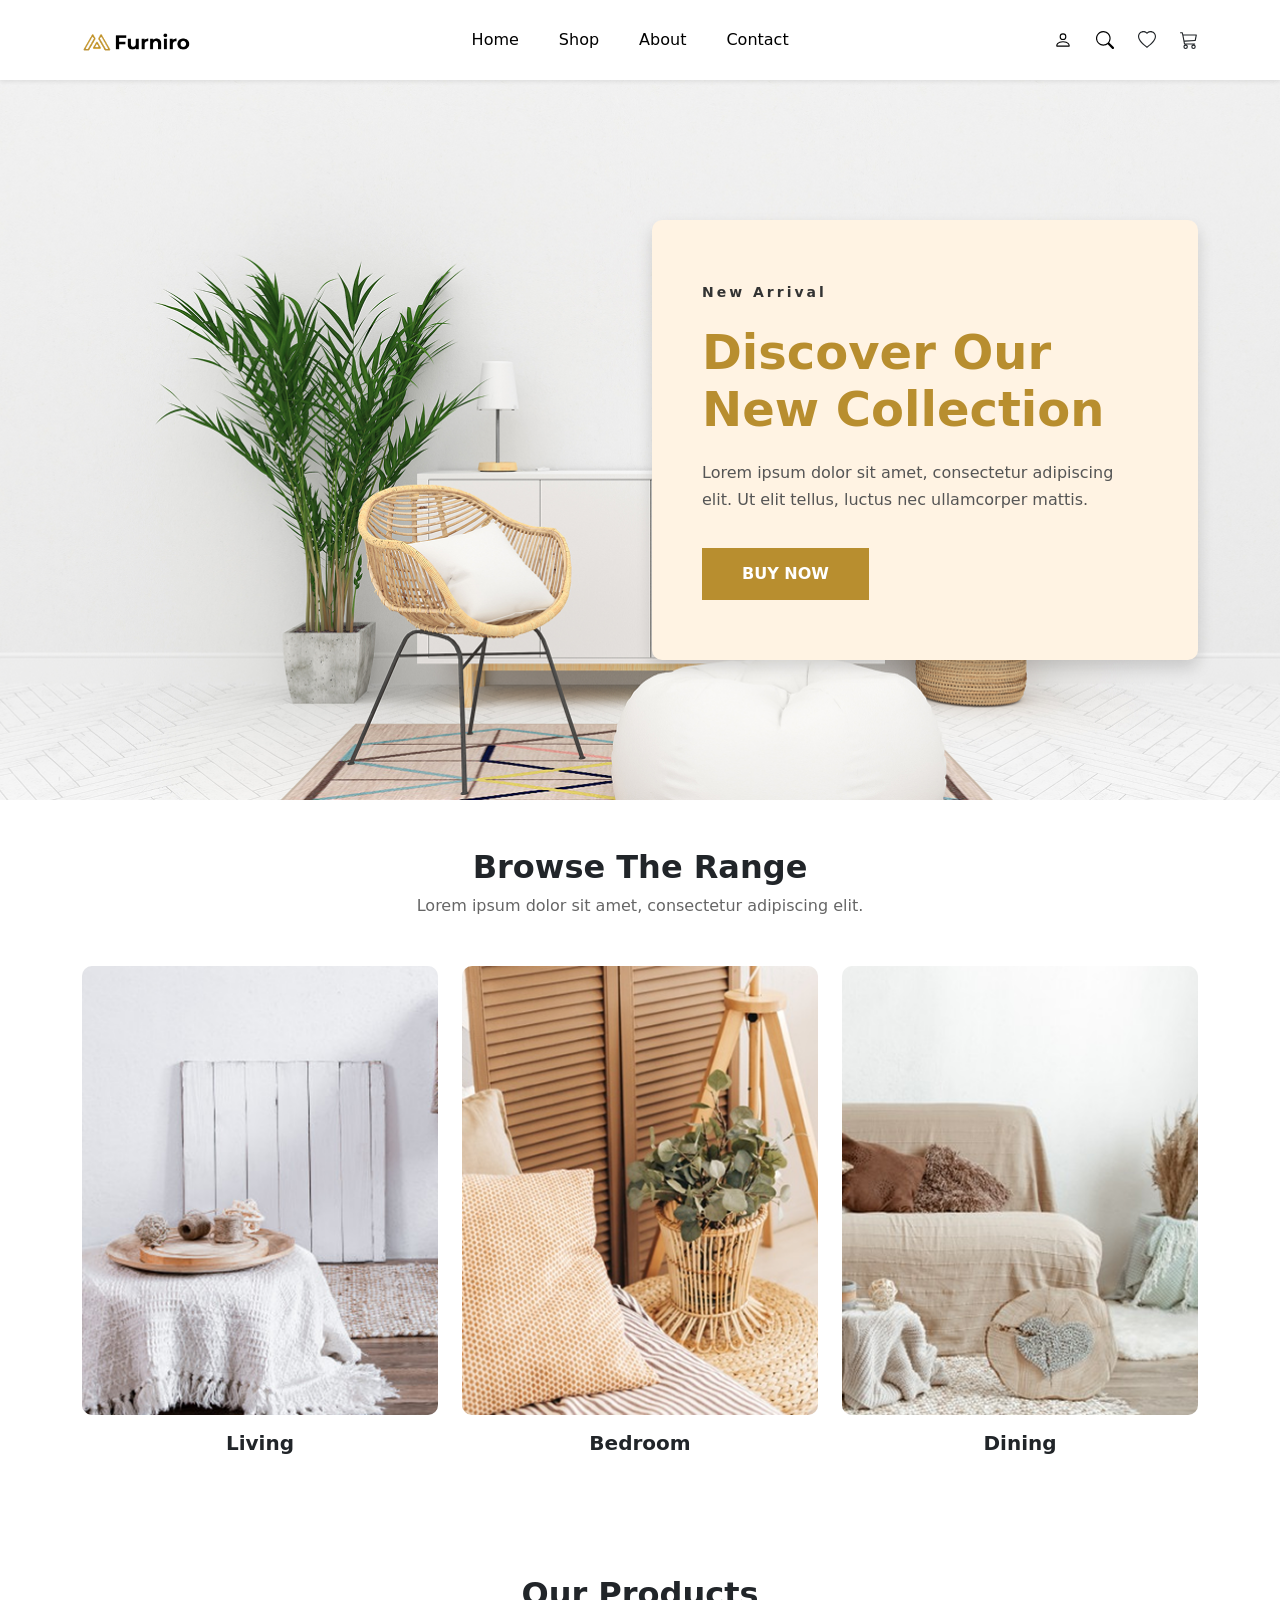
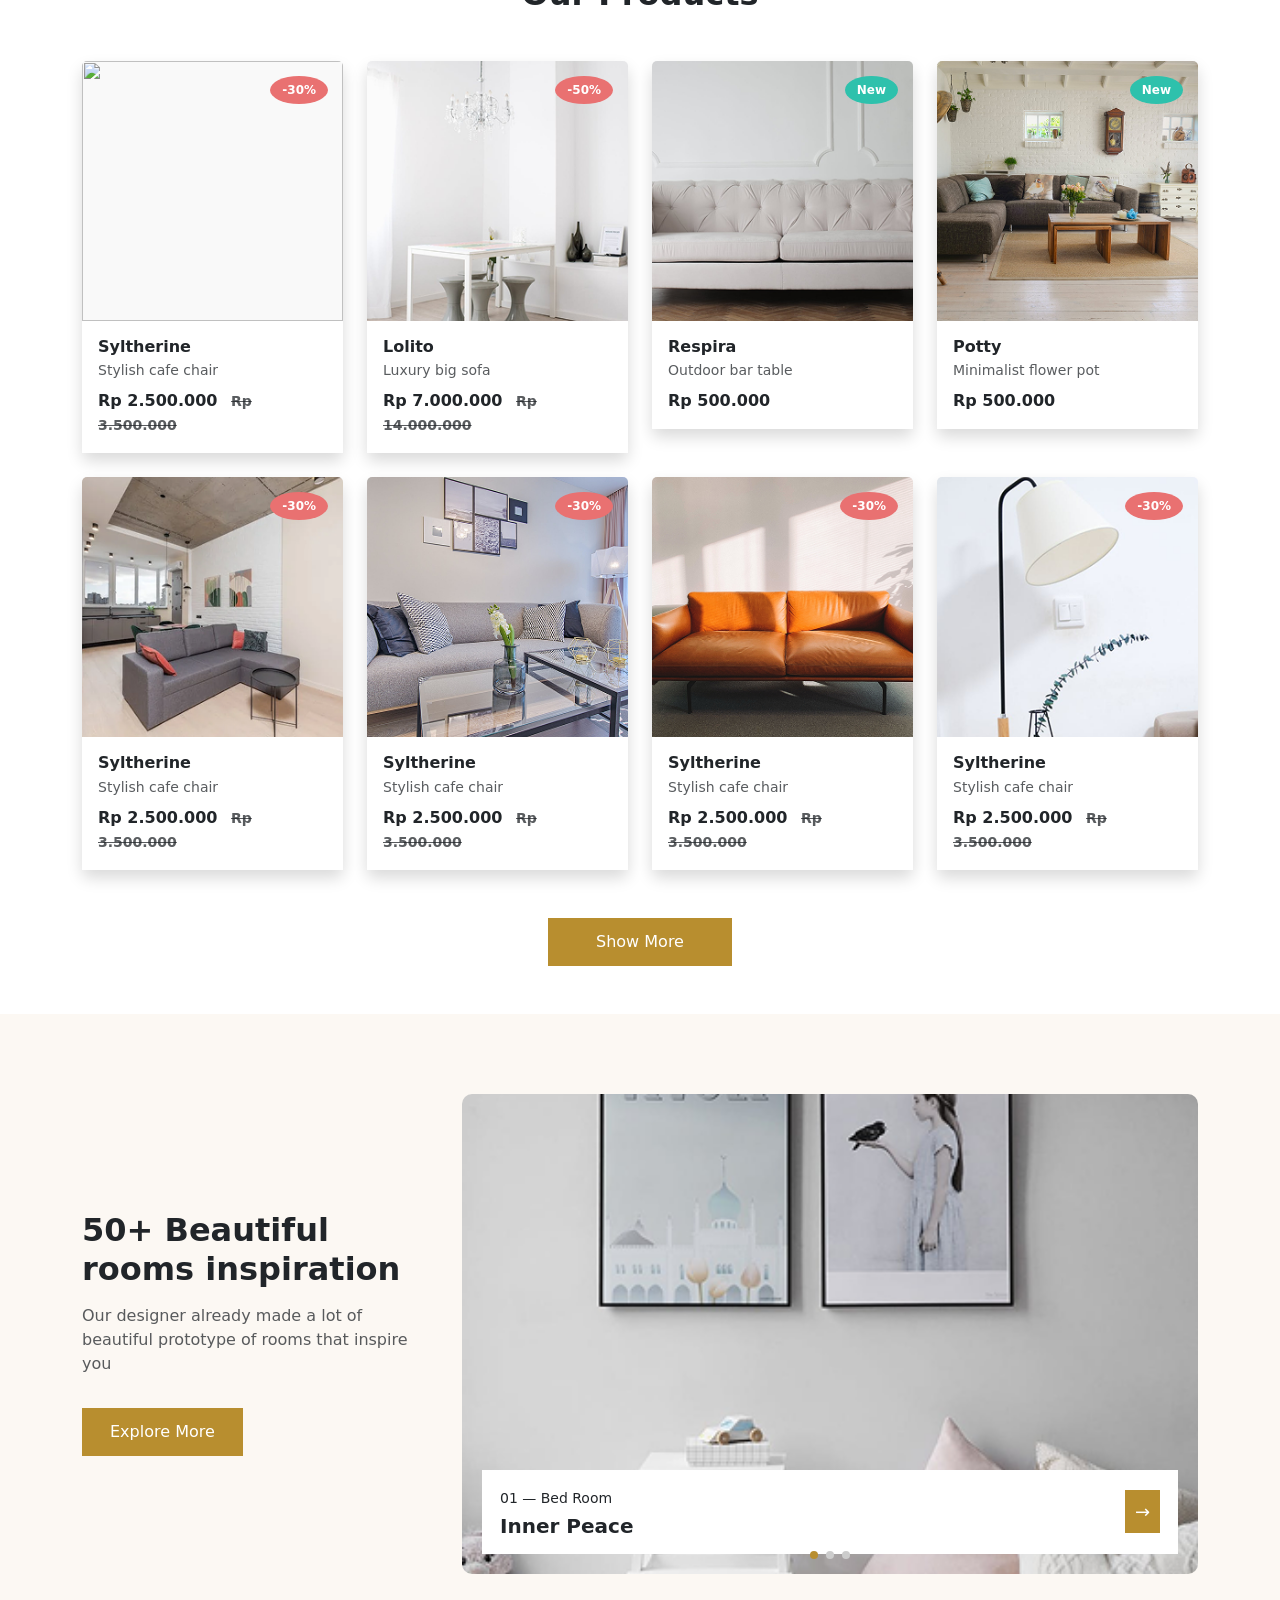
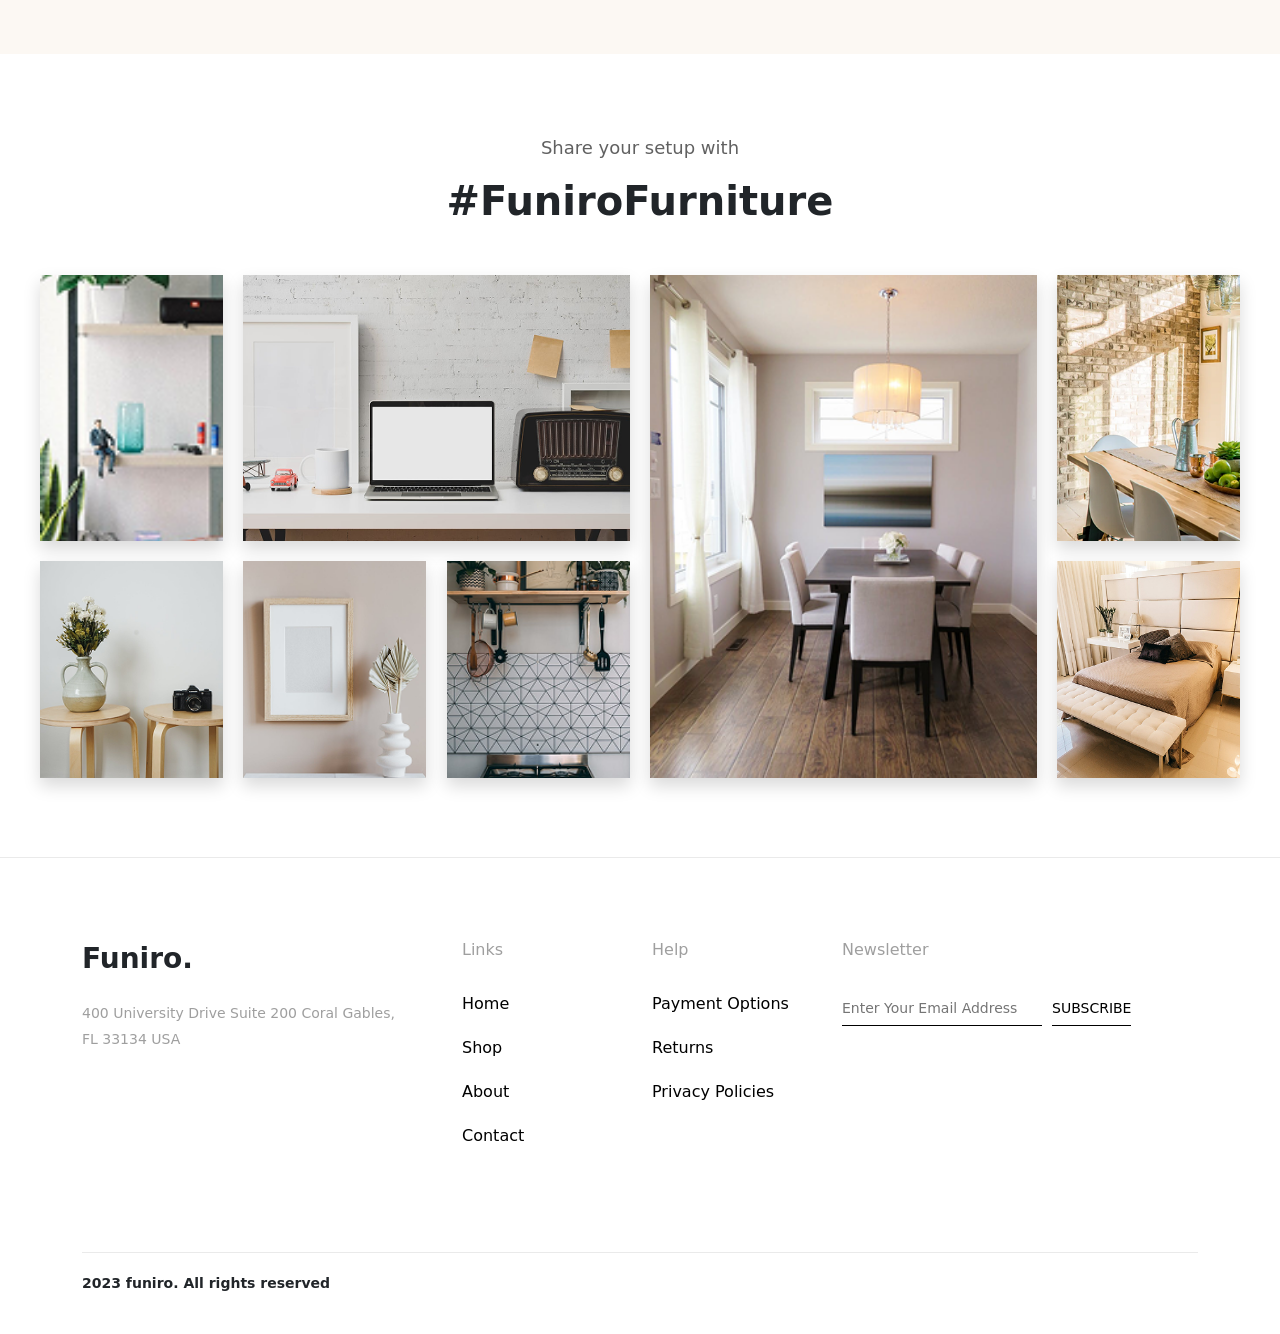
==== index.html @ 2e6f6c3a "add files" ====
<!DOCTYPE html>
<html lang="en">
  <head>
    <meta charset="UTF-8" />
    <meta name="viewport" content="width=device-width, initial-scale=1.0" />
    <title>Furniro</title>

    <!-- Bootstrap CSS -->
    <link
      href="https://cdn.jsdelivr.net/npm/bootstrap@5.3.3/dist/css/bootstrap.min.css"
      rel="stylesheet"
    />
    <!-- Swiper -->
    <link rel="stylesheet" href="https://cdn.jsdelivr.net/npm/swiper@11/swiper-bundle.min.css"/>
    <!-- Custom CSS -->
    <link rel="stylesheet" href="Assets/Css/index.css" />
  </head>

  <body>
    <!-- ===== NAVBAR ===== -->
    <nav class="navbar navbar-expand-lg bg-white fixed-top shadow-sm" data-animate>
      <div class="container">
        <!-- Logo -->
        <a class="navbar-brand" href="#"><img src="Assets/Image/header/logo.png" height="24" alt="Logo" /></a>

        <!-- Toggle -->
        <button
          class="navbar-toggler"
          type="button"
          data-bs-toggle="collapse"
          data-bs-target="#navbarNav"
          aria-controls="navbarNav"
          aria-expanded="false"
          aria-label="Toggle navigation"
        >
          <span class="navbar-toggler-icon"></span>
        </button>

        <!-- Menu -->
        <div class="collapse navbar-collapse" id="navbarNav">
          <ul class="navbar-nav mx-auto mb-2 mb-lg-0">
            <li class="nav-item">
              <a class="nav-link active" href="">Home</a>
            </li>
            <li class="nav-item"><a class="nav-link" href="shop.html">Shop</a></li>
            <li class="nav-item"><a class="nav-link" href="blog.html" target="_blank">About</a></li>
            <li class="nav-item"><a class="nav-link" href="contact.html" target="_blank">Contact</a></li>
          </ul>

          <!-- Icons -->
          <div class="nav-icons gap-4 d-none d-lg-flex align-items-center">
            <!-- Person -->
            <svg width="18" height="18" viewBox="0 0 16 16">
              <path
                d="M8 8a3 3 0 1 0 0-6 3 3 0 0 0 0 6m2-3a2 2 0 1 1-4 0 2 2 0 0 1 4 0m4 8c0 1-1 1-1 1H3s-1 0-1-1 1-4 6-4 6 3 6 4m-1-.004c-.001-.246-.154-.986-.832-1.664C11.516 10.68 10.289 10 8 10s-3.516.68-4.168 1.332c-.678.678-.83 1.418-.832 1.664z"
              />
            </svg>

            <!-- Search -->
            <svg width="18" height="18" viewBox="0 0 16 16">
              <path
                d="M11.742 10.344a6.5 6.5 0 1 0-1.397 1.398h-.001q.044.06.098.115l3.85 3.85a1 1 0 0 0 1.415-1.414l-3.85-3.85a1 1 0 0 0-.115-.1zM12 6.5a5.5 5.5 0 1 1-11 0 5.5 5.5 0 0 1 11 0"
              />
            </svg>

            <!-- Heart -->
            <svg width="18" height="18" fill="currentColor" viewBox="0 0 16 16">
              <path
                d="m8 2.748-.717-.737C5.6.281 2.514.878 1.4 3.053c-.523 1.023-.641 2.5.314 4.385.92 1.815 2.834 3.989 6.286 6.357 3.452-2.368 5.365-4.542 6.286-6.357.955-1.886.838-3.362.314-4.385C13.486.878 10.4.28 8.717 2.01zM8 15C-7.333 4.868 3.279-3.04 7.824 1.143q.09.083.176.171a3 3 0 0 1 .176-.17C12.72-3.042 23.333 4.867 8 15"
              />
            </svg>

            <!-- Cart -->
            <svg width="18" height="18" fill="currentColor" viewBox="0 0 16 16">
              <path
                d="M0 1.5A.5.5 0 0 1 .5 1H2a.5.5 0 0 1 .485.379L2.89 3H14.5a.5.5 0 0 1 .49.598l-1 5a.5.5 0 0 1-.465.401l-9.397.472L4.415 11H13a.5.5 0 0 1 0 1H4a.5.5 0 0 1-.491-.408L2.01 3.607 1.61 2H.5a.5.5 0 0 1-.5-.5M3.102 4l.84 4.479 9.144-.459L13.89 4zM5 12a2 2 0 1 0 0 4 2 2 0 0 0 0-4m7 0a2 2 0 1 0 0 4 2 2 0 0 0 0-4m-7 1a1 1 0 1 1 0 2 1 1 0 0 1 0-2m7 0a1 1 0 1 1 0 2 1 1 0 0 1 0-2"
              />
            </svg>
          </div>
        </div>
      </div>
    </nav>

    <!-- ===== HERO SECTION ===== -->
    <section class="hero" data-animate>
      <div class="container">
        <div class="row justify-content-end align-items-center">
          <div class="col-lg-6">
            <div class="hero-card shadow">
              <small>New Arrival</small>
              <h1>Discover Our<br />New Collection</h1>
              <p>
                Lorem ipsum dolor sit amet, consectetur adipiscing elit. Ut elit
                tellus, luctus nec ullamcorper mattis.
              </p>
              <button class="hero-btn">BUY NOW</button>
            </div>
          </div>
        </div>
      </div>
    </section>

    <!-- ======== BROWSE RANGE ========-->
    <section class="browse-range py-5 text-center" data-animate>
      <div class="container">
        <h2>Browse The Range</h2>
        <p>Lorem ipsum dolor sit amet, consectetur adipiscing elit.</p>

        <div class="row g-4 justify-content-center mt-4">
          <div class="col-md-4 col-sm-6">
            <div class="card">
              <img
                src="Assets/Image/Range/image 106.png"
                class="img-fluid"
                alt=""
              />
              <div class="card-body">
                <h5 class="fw-semibold">Living</h5>
              </div>
            </div>
          </div>

          <div class="col-md-4 col-sm-6">
            <div class="card">
              <img
                src="Assets/Image/Range/image 101.png"
                class="img-fluid"
                alt=""
              />
              <div class="card-body">
                <h5 class="fw-semibold">Bedroom</h5>
              </div>
            </div>
          </div>

          <div class="col-md-4 col-sm-6">
            <div class="card">
              <img
                src="Assets/Image/Range/image 100.png"
                class="img-fluid"
                alt=""
              />
              <div class="card-body">
                <h5 class="fw-semibold">Dining</h5>
              </div>
            </div>
          </div>
        </div>
      </div>
    </section>
    <!-- ===================== our product =====================-->
    <section class="py-5">
      <div class="container">
        <h2 class="text-center fw-bold mb-5">Our Products</h2>

        <div class="row g-4">
          <!-- CARD 1 -->
          <div class="col-lg-3 col-md-6" data-animate>
            <div class="product-card card border-0 shadow">
              <div class="img-wrapper">
                <img
                  src="Assets/Image/products/cable-way-with-cable-cars-mountain-area-france.jpg"
                  class="card-img-top"
                  alt=""
                />
                <span class="badge discount">-30%</span>
              </div>
              <!-- Hover -->
              <div class="hover-box">
                <button class="btn btn-light px-5 mb-3" style="color: #b88e2f">
                  Add to cart
                </button>
                <div class="hover-actions">
                  <span><i class="bi bi-share"></i> Share</span>
                  <span><i class="bi bi-arrow-left-right"></i> Compare</span>
                  <span><i class="bi bi-heart"></i> Like</span>
                </div>
              </div>

              <div class="card-body">
                <h6 class="fw-bold mb-1">Syltherine</h6>
                <p class="text-muted small mb-2">Stylish cafe chair</p>
                <p class="fw-bold mb-0">
                  Rp 2.500.000
                  <span
                    class="text-muted text-decoration-line-through small ms-2"
                    >Rp 3.500.000</span
                  >
                </p>
              </div>
            </div>
          </div>

          <!-- CARD 2-->
          <div class="col-lg-3 col-md-6">
            <div class="product-card card border-0 shadow">
              <div class="img-wrapper">
                <img
                  src="Assets/Image/products/image 1.png"
                  class="card-img-top"
                  alt=""
                />
                <span class="badge discount">-50%</span>
              </div>
              <!-- Hover -->
              <div class="hover-box">
                <button class="btn btn-light px-5 mb-3" style="color: #b88e2f">
                  Add to cart
                </button>
                <div class="hover-actions">
                  <span><i class="bi bi-share"></i> Share</span>
                  <span><i class="bi bi-arrow-left-right"></i> Compare</span>
                  <span><i class="bi bi-heart"></i> Like</span>
                </div>
              </div>
              <div class="card-body">
                <h6 class="fw-bold mb-1">Lolito</h6>
                <p class="text-muted small mb-2">Luxury big sofa</p>
                <p class="fw-bold mb-0">
                  Rp 7.000.000
                  <span
                    class="text-muted text-decoration-line-through small ms-2"
                    >Rp 14.000.000</span
                  >
                </p>
              </div>
            </div>
          </div>

          <!-- CARD 3-->
          <div class="col-lg-3 col-md-6">
            <div class="product-card card border-0 shadow">
              <div class="img-wrapper">
                <img
                  src="Assets/Image/products/image 3.png"
                  class="card-img-top"
                  alt=""
                />
                <span class="badge new">New</span>
              </div>
              <!-- Hover -->
              <div class="hover-box">
                <button class="btn btn-light px-5 mb-3" style="color: #b88e2f">
                  Add to cart
                </button>
                <div class="hover-actions">
                  <span><i class="bi bi-share"></i> Share</span>
                  <span><i class="bi bi-arrow-left-right"></i> Compare</span>
                  <span><i class="bi bi-heart"></i> Like</span>
                </div>
              </div>
              <div class="card-body">
                <h6 class="fw-bold mb-1">Respira</h6>
                <p class="text-muted small mb-2">Outdoor bar table</p>
                <p class="fw-bold mb-0">Rp 500.000</p>
              </div>
            </div>
          </div>

          <!-- CARD 4-->
          <div class="col-lg-3 col-md-6">
            <div class="product-card card border-0 shadow">
              <div class="img-wrapper">
                <img
                  src="Assets/Image/products/image 4.png"
                  class="card-img-top"
                  alt=""
                />
                <span class="badge new">New</span>
              </div>
              <!-- Hover -->
              <div class="hover-box">
                <button class="btn btn-light px-5 mb-3" style="color: #b88e2f">
                  Add to cart
                </button>
                <div class="hover-actions">
                  <span><i class="bi bi-share"></i> Share</span>
                  <span><i class="bi bi-arrow-left-right"></i> Compare</span>
                  <span><i class="bi bi-heart"></i> Like</span>
                </div>
              </div>
              <div class="card-body">
                <h6 class="fw-bold mb-1">Potty</h6>
                <p class="text-muted small mb-2">Minimalist flower pot</p>
                <p class="fw-bold mb-0">Rp 500.000</p>
              </div>
            </div>
          </div>

          <!-- CARD 5-->
          <div class="col-lg-3 col-md-6">
            <div class="product-card card border-0 shadow">
              <div class="img-wrapper">
                <img
                  src="Assets/Image/products/image 6.png"
                  class="card-img-top"
                  alt=""
                />
                <span class="badge discount">-30%</span>
              </div>
              <!-- Hover -->
              <div class="hover-box">
                <button class="btn btn-warning mb-3">Add to cart</button>
                <div class="hover-actions">
                  <span><i class="bi bi-share"></i> Share</span>
                  <span><i class="bi bi-arrow-left-right"></i> Compare</span>
                  <span><i class="bi bi-heart"></i> Like</span>
                </div>
              </div>

              <div class="card-body">
                <h6 class="fw-bold mb-1">Syltherine</h6>
                <p class="text-muted small mb-2">Stylish cafe chair</p>
                <p class="fw-bold mb-0">
                  Rp 2.500.000
                  <span
                    class="text-muted text-decoration-line-through small ms-2"
                    >Rp 3.500.000</span
                  >
                </p>
              </div>
            </div>
          </div>

          <!-- CARD 6-->
          <div class="col-lg-3 col-md-6">
            <div class="product-card card border-0 shadow">
              <div class="img-wrapper">
                <img
                  src="Assets/Image/products/image 7.png"
                  class="card-img-top"
                  alt=""
                />
                <span class="badge discount">-30%</span>
              </div>
              <!-- Hover -->
              <div class="hover-box">
                <button class="btn btn-warning mb-3">Add to cart</button>
                <div class="hover-actions">
                  <span><i class="bi bi-share"></i> Share</span>
                  <span><i class="bi bi-arrow-left-right"></i> Compare</span>
                  <span><i class="bi bi-heart"></i> Like</span>
                </div>
              </div>

              <div class="card-body">
                <h6 class="fw-bold mb-1">Syltherine</h6>
                <p class="text-muted small mb-2">Stylish cafe chair</p>
                <p class="fw-bold mb-0">
                  Rp 2.500.000
                  <span class="text-muted text-decoration-line-through small ms-2">Rp 3.500.000</span>
                </p>
              </div>
            </div>
          </div>

          <!-- CARD 7-->
          <div class="col-lg-3 col-md-6">
            <div class="product-card card border-0 shadow">
              <div class="img-wrapper">
                <img
                  src="Assets/Image/products/image 8.png"
                  class="card-img-top"
                  alt=""
                />
                <span class="badge discount">-30%</span>
              </div>
              <!-- Hover -->
              <div class="hover-box">
                <button class="btn btn-warning mb-3">Add to cart</button>
                <div class="hover-actions">
                  <span><i class="bi bi-share"></i> Share</span>
                  <span><i class="bi bi-arrow-left-right"></i> Compare</span>
                  <span><i class="bi bi-heart"></i> Like</span>
                </div>
              </div>

              <div class="card-body">
                <h6 class="fw-bold mb-1">Syltherine</h6>
                <p class="text-muted small mb-2">Stylish cafe chair</p>
                <p class="fw-bold mb-0">
                  Rp 2.500.000
                  <span
                    class="text-muted text-decoration-line-through small ms-2"
                    >Rp 3.500.000</span
                  >
                </p>
              </div>
            </div>
          </div>

          <!-- CARD 8-->
          <div class="col-lg-3 col-md-6">
            <div class="product-card card border-0 shadow">
              <div class="img-wrapper">
                <img
                  src="Assets/Image/products/image 9.png"
                  class="card-img-top"
                  alt=""
                />
                <span class="badge discount">-30%</span>
              </div>
              <!-- Hover -->
              <div class="hover-box">
                <button class="btn btn-warning mb-3">Add to cart</button>
                <div class="hover-actions">
                  <span><i class="bi bi-share"></i> Share</span>
                  <span><i class="bi bi-arrow-left-right"></i> Compare</span>
                  <span><i class="bi bi-heart"></i> Like</span>
                </div>
              </div>

              <div class="card-body">
                <h6 class="fw-bold mb-1">Syltherine</h6>
                <p class="text-muted small mb-2">Stylish cafe chair</p>
                <p class="fw-bold mb-0">
                  Rp 2.500.000
                  <span
                    class="text-muted text-decoration-line-through small ms-2"
                    >Rp 3.500.000</span
                  >
                </p>
              </div>
            </div>
          </div>
        </div>

        <div class="text-center mt-5">
          <button class="btn show-btn px-5">Show More</button>
        </div>
      </div>
    </section>
    <!-- inspiration-section -->
    <section class="inspiration-section">
      <div class="container">
        <div class="row align-items-center">
          <!-- LEFT TEXT -->
          <div class="col-lg-4 mb-4 mb-lg-0">
            <h2 class="fw-bold">50+ Beautiful rooms inspiration</h2>
            <p class="text-muted mt-3">
              Our designer already made a lot of beautiful prototype of rooms
              that inspire you
            </p>
            <button class="explore-btn mt-3">Explore More</button>
          </div>

          <!-- RIGHT CAROUSEL -->
          <div class="col-lg-8">
            <div class="swiper roomSwiper">
              <div class="swiper-wrapper">
                <!-- SLIDE 1 -->
                <div class="swiper-slide">
                  <div class="slide-card">
                    <img src="Assets/Image/craousal/Rectangle 24.png" />
                    <div class="overlay-card">
                      <div>
                        <small>01 — Bed Room</small>
                        <h5>Inner Peace</h5>
                      </div>
                      <span class="arrow">→</span>
                    </div>
                  </div>
                </div>

                <!-- SLIDE 2 -->
                <div class="swiper-slide">
                  <div class="slide-card">
                    <img src="Assets/Image/craousal/Rectangle 25.png" />
                    <div class="overlay-card">
                      <div>
                        <small>02 — Bed Room</small>
                        <h5>Inner Peace</h5>
                      </div>
                      <span class="arrow">→</span>
                    </div>
                  </div>
                </div>

                <!-- SLIDE 3 -->
                <div class="swiper-slide">
                  <div class="slide-card">
                    <img src="Assets/Image/craousal/Rectangle 26.png" />
                  </div>
                </div>
              </div>

              <!-- DOTS -->
              <div class="swiper-pagination"></div>
            </div>
          </div>
        </div>
      </div>
    </section>

    <!-- wall arc -->
    <section class="funiro-gallery" data-animate="fade delay-3">
      <p class="subtitle">Share your setup with</p>
      <h2>#FuniroFurniture</h2>

      <div class="gallery-grid">
        <div class="item shadow fade-left" data-animate="fade delay-1">
          <img src="Assets/Image/wall/Rectangle 36.png" />
        </div>

        <div class="item wide shadow fade-left" data-animate="fade delay-2">
          <img src="Assets/Image/wall/Rectangle 38.png" />
        </div>
        <div class="item big shadow fade-left" data-animate="fade delay-3">
          <img src="Assets/Image/wall/Rectangle 40.png" />
        </div>

        <div class="item center shadow fade-right" data-animate="fade delay-1">
          <img src="Assets/Image/wall/Rectangle 45.png" />
        </div>
        <div class="item shadow fade-right" data-animate="fade delay-2">
          <img src="Assets/Image/wall/Rectangle 39.png" />
        </div>
        <div class="item shadow fade-right" data-animate="fade delay-3">
          <img src="Assets/Image/wall/Rectangle 41.png" />
        </div>
        <div class="item shadow fade-left" data-animate="fade delay-1">
          <img src="Assets/Image/wall/Rectangle 44.png" />
        </div>
        <div class="item col-md-12 w-100 shadow fade-left" data-animate="fade delay-2">
          <img src="Assets/Image/wall/Rectangle 43.png" />
        </div>
        <!-- <div class="item col-md-12 w-100 shadow">
          <img src="Assets/Image/wall/Rectangle 44.png" />
        </div> -->
      </div>
    </section>

    <!-- footer -->
    <footer class="footer" data-animate="fade delay-2">
      <div class="container">
        <div class="row">
          <!-- Brand -->
          <div class="col-lg-4 mb-4">
            <div class="footer-logo">Funiro.</div>
            <p class="footer-address">
              400 University Drive Suite 200 Coral Gables,<br />
              FL 33134 USA
            </p>
          </div>

          <!-- Links -->
          <div class="col-lg-2 col-md-4 mb-4">
            <div class="footer-title">Links</div>
            <div class="footer-links">
              <a href="#">Home</a>
              <a href="#">Shop</a>
              <a href="#">About</a>
              <a href="#">Contact</a>
            </div>
          </div>

          <!-- Help -->
          <div class="col-lg-2 col-md-4 mb-4">
            <div class="footer-title">Help</div>
            <div class="footer-links">
              <a href="#">Payment Options</a>
              <a href="#">Returns</a>
              <a href="#">Privacy Policies</a>
            </div>
          </div>

          <!-- Newsletter -->
          <div class="col-lg-4 col-md-4 mb-4">
            <div class="footer-title">Newsletter</div>
            <div class="newsletter d-flex align-items-center">
              <input
                type="email"
                placeholder="Enter Your Email Address"
                required
              />
              <button type="button">SUBSCRIBE</button>
            </div>
          </div>
        </div>

        <!-- Bottom -->
        <div class="footer-bottom"><b>2023 funiro. All rights reserved</b></div>
      </div>
    </footer>

    <!-- Swiper JS -->
    <script src="https://cdn.jsdelivr.net/npm/swiper@11/swiper-bundle.min.js"></script>
    <script>
      new Swiper(".roomSwiper", {
        slidesPerView: 1,
        centeredSlides: true,
        loop: true,
        speed: 800,
        grabCursor: true,
        autoplay: {
          delay: 2500,
          disableOnInteraction: false,
        },
        pagination: {
          el: ".swiper-pagination",
          clickable: true,
        },
        watchSlidesProgress: true,
      });
    </script> 
    <script>
  const animatedElements = document.querySelectorAll("[data-animate]");

  const observer = new IntersectionObserver(
    (entries) => {
      entries.forEach(entry => {
        if (entry.isIntersecting) {
          entry.target.classList.add("animate");
          // observer.unobserve(entry.target); // animate once
        }
      });
    },
    { threshold: 0.10 }
  );

  animatedElements.forEach(el => observer.observe(el));
</script>

    <!-- Bootstrap JS -->
    <script src="https://cdn.jsdelivr.net/npm/bootstrap@5.3.3/dist/js/bootstrap.bundle.min.js"></script>
  </body>
</html>
---- Assets/Css/index.css ----
/* =====================
       NAVBAR
    ====================== */
.navbar {
  padding: 20px 0;
}

.navbar-nav .nav-link {
  font-weight: 500;
  color: #000;
  margin: 0 12px;
}

.nav-icons svg {
  cursor: pointer;
}

/* ======== HERO SECTION ======== */
.hero {
  background: url("../Image/header/header1.png") no-repeat center/cover;
  min-height: 720px;
  display: flex;
  align-items: center;
  margin-top: 80px; /* fixed navbar offset */
}

.hero-card {
  background: #fff3e3;
  padding: 60px 50px;
  max-width: 560px;
  border-radius: 10px;
}

.hero-card small {
  letter-spacing: 3px;
  font-weight: 600;
  color: #333;
}

.hero-card h1 {
  font-size: 48px;
  font-weight: 700;
  color: #b88e2f;
  margin: 20px 0;
  line-height: 1.2;
}

.hero-card p {
  color: #555;
  line-height: 1.7;
  margin-bottom: 35px;
}

.hero-btn {
  background: #b88e2f;
  color: #fff;
  padding: 14px 40px;
  border: none;
  font-weight: 600;
  transition: 0.3s;
}

.hero-btn:hover {
  background: #a07822;
}

/* =========== BROWSE RANGE ============ */
.browse-range h2 {
  font-weight: 700;
}

.browse-range p {
  color: #666;
}

.browse-range .card {
  border: none;
}

.browse-range .card img {
  border-radius: 10px;
}

.product-card {
  background: #f9f9f9;
  transition: all 0.3s ease;
}

.img-wrapper {
  position: relative;
  overflow: hidden;
}

.img-wrapper img {
  height: 260px;
  object-fit: cover;
  width: 100%;
}

.badge {
  position: absolute;
  top: 15px;
  right: 15px;
  padding: 8px 12px;
  border-radius: 50%;
  font-size: 12px;
}

.discount {
  background: #e97171;
  color: #fff;
}

.new {
  background: #2ec1ac;
  color: #fff;
}

.hover-box {
  position: absolute;
  inset: 0;
  background: rgba(0, 0, 0, 0.6);
  display: flex;
  flex-direction: column;
  justify-content: center;
  align-items: center;
  opacity: 0;
  transition: 0.3s;
}

.product-card:hover .hover-box {
  opacity: 1;
}

.hover-box button {
  font-weight: 600;
}

.hover-actions {
  display: flex;
  gap: 20px;
  color: #fff;
  font-size: 14px;
}

.hover-actions span {
  cursor: pointer;
}

.card-body {
  background: #fff;
}
/* ====================== SECTION ======================= */
.inspiration-section {
  background: #fcf8f3;
  padding: 80px 0;
}

/* BUTTON */
.explore-btn{
  background: #b88e2f;
  color: #fff;
  border-radius: 0;
  padding: 12px 28px;
  border: none;
}
.show-btn{
  background: #b88e2f;
  color: #fff;
  border-radius: 0;
  padding: 12px 28px;
  border: none;
}
.show-btn:hover {
  color: #a07822;
  background: #fff;
  border-radius: 0;
  border: 1px solid #a07822;
  padding: 12px 28px;
}
/* ======================
   SWIPER
====================== */
.roomSwiper {
  overflow: hidden;
}

/* ALL SLIDES HIDDEN */
.swiper-slide {
  opacity: 0;
  transform: scale(0.9);
  transition: all 0.6s ease;
  pointer-events: none;
}

/* ONLY ACTIVE SLIDE VISIBLE */
.swiper-slide-active {
  opacity: 1;
  transform: scale(1);
  pointer-events: auto;
}

/* CARD */
.slide-card {
  position: relative;
}

/* IMAGE */
.slide-card img {
  width: 100%;
  height: 480px;
  object-fit: cover;
  border-radius: 10px;
}

/* OVERLAY */
.overlay-card {
  position: absolute;
  bottom: 20px;
  left: 20px;
  right: 20px;
  background: #fff;
  padding: 16px 18px;
  display: flex;
  justify-content: space-between;
  align-items: center;
}

.overlay-card h5 {
  margin: 4px 0 0;
  font-weight: 600;
}

/* ARROW */
.overlay-card .arrow {
  background: #b88e2f;
  color: #fff;
  padding: 8px 10px;
  font-size: 18px;
}

/* DOTS */
.swiper-pagination {
  margin-top: 20px;
  /*text-align: left;*/
}

.swiper-pagination-bullet {
  background: #ccc;
  opacity: 1;
}

.swiper-pagination-bullet-active {
  background: #b88e2f;
}

/* ======================
   RESPONSIVE
====================== */
@media (max-width: 992px) {
  .slide-card img {
    height: 400px;
  }
}

@media (max-width: 768px) {
  .overlay-card {
    position: static;
    margin-top: 10px;
  }

  .slide-card img {
    height: 320px;
  }
}
/* ===== wall arc==== */
/* ===== SECTION ===== */
.funiro-gallery {
  text-align: center;
  padding: 80px 40px;
}

.funiro-gallery h2 {
  font-size: 40px;
  font-weight: 700;
  margin-bottom: 50px;
}

.subtitle {
  color: #616161;
  font-size: 18px;
}

/* GRID */
.gallery-grid {
  display: grid;
  grid-template-columns: repeat(12, 1fr);
  gap: 20px;
}
.item {
  position: relative;
  overflow: hidden;
  /* border-radius: 12px; */
}

/* default ratio */
.item::before {
  content: "";
  display: block;
  padding-top: 100%;
}

/* image */
.item img {
  position: absolute;
  inset: 0;
  width: 100%;
  height: 100%;
  object-fit: cover;
  transition: transform 0.6s ease;
}
/* Big center image */
.item.big {
  grid-column: span 4;
  grid-row: span 2;
}

.item.big::before {
  padding-top: 130%;
}

/* Wide image */
.item.wide {
  grid-column: span 4;
}

.item.wide::before {
  padding-top: 60%;
}

/* Tall image */
.item.tall {
  grid-column: span 2;
  grid-row: span 2;
}

.item.tall::before {
  padding-top: 160%;
}

/* Normal images */
.item {
  grid-column: span 2;
}
.item:hover img {
  transform: scale(1.1);
}
@media (max-width: 992px) {
  .gallery-grid {
    grid-template-columns: repeat(8, 1fr);
  }

  .item {
    grid-column: span 4;
  }

  .item.big {
    grid-column: span 8;
  }
}
@media (max-width: 576px) {
  .gallery-grid {
    grid-template-columns: repeat(2, 1fr);
  }

  .item,
  .item.big,
  .item.wide,
  .item.tall {
    grid-column: span 2;
  }
}

/* ===== FOOTER ===== */
.footer {
  padding: 80px 0 40px;
  border-top: 1px solid #eaeaea;
}

.footer-logo {
  font-size: 28px;
  font-weight: 700;
}

.footer-address {
  font-size: 14px;
  color: #9f9f9f;
  line-height: 26px;
  margin-top: 20px;
}

.footer-title {
  font-size: 16px;
  font-weight: 500;
  color: #9f9f9f;
  margin-bottom: 30px;
}

.footer-links a {
  display: block;
  font-size: 16px;
  font-weight: 500;
  color: #000;
  text-decoration: none;
  margin-bottom: 20px;
}

.footer-links a:hover {
  text-decoration: underline;
}

.newsletter input {
  border: none;
  border-bottom: 1px solid #000;
  padding: 6px 0;
  font-size: 14px;
  width: 200px;
  outline: none;
}

.newsletter button {
  border: none;
  background: none;
  border-bottom: 1px solid #000;
  font-size: 14px;
  font-weight: 500;
  margin-left: 10px;
  padding: 6px 0;
}

.footer-bottom {
  border-top: 1px solid #eaeaea;
  margin-top: 60px;
  padding-top: 20px;
  font-size: 14px;
}
/* ======================
   SCROLL ANIMATIONS (AOS-LIKE)
====================== */

/* INITIAL STATE */
[data-animate] {
  opacity: 0;
  transform: translateY(40px);
  transition:
    opacity 0.8s ease,
    transform 0.8s ease;
  will-change: opacity, transform;
}

/* ACTIVE STATE */
[data-animate].animate {
  opacity: 1;
  transform: translateY(0);
}

/* VARIANTS */
[data-animate="fade"] {
  transform: none;
}

[data-animate="zoom"] {
  transform: scale(0.9);
}

[data-animate="zoom"].animate {
  transform: scale(1);
}

[data-animate="left"] {
  transform: translateX(-60px);
}

[data-animate="right"] {
  transform: translateX(60px);
}

[data-animate="delay-1"] {
  transition-delay: 0.1s;
}

[data-animate="delay-2"] {
  transition-delay: 0.2s;
}

[data-animate="delay-3"] {
  transition-delay: 0.3s;
}
[data-animate="delay-4"] {
  transition-delay: 0.4s;
}
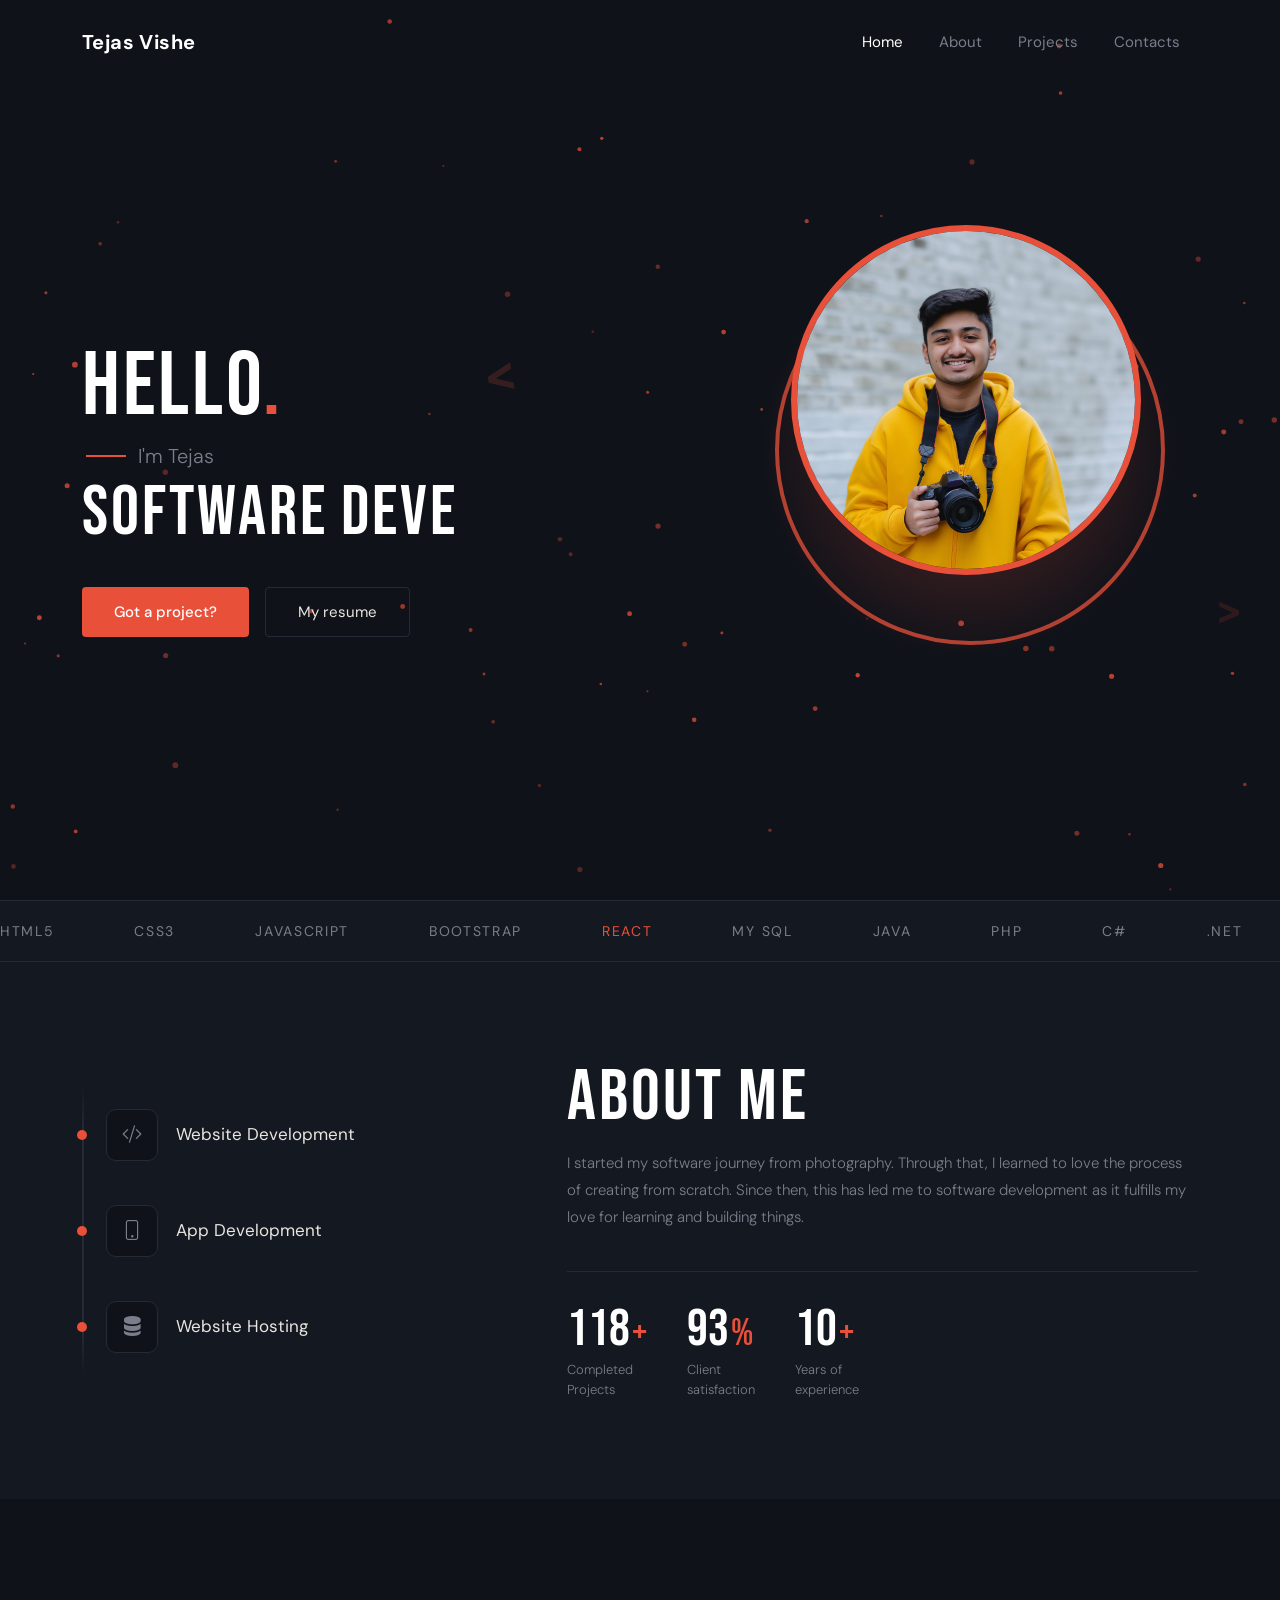
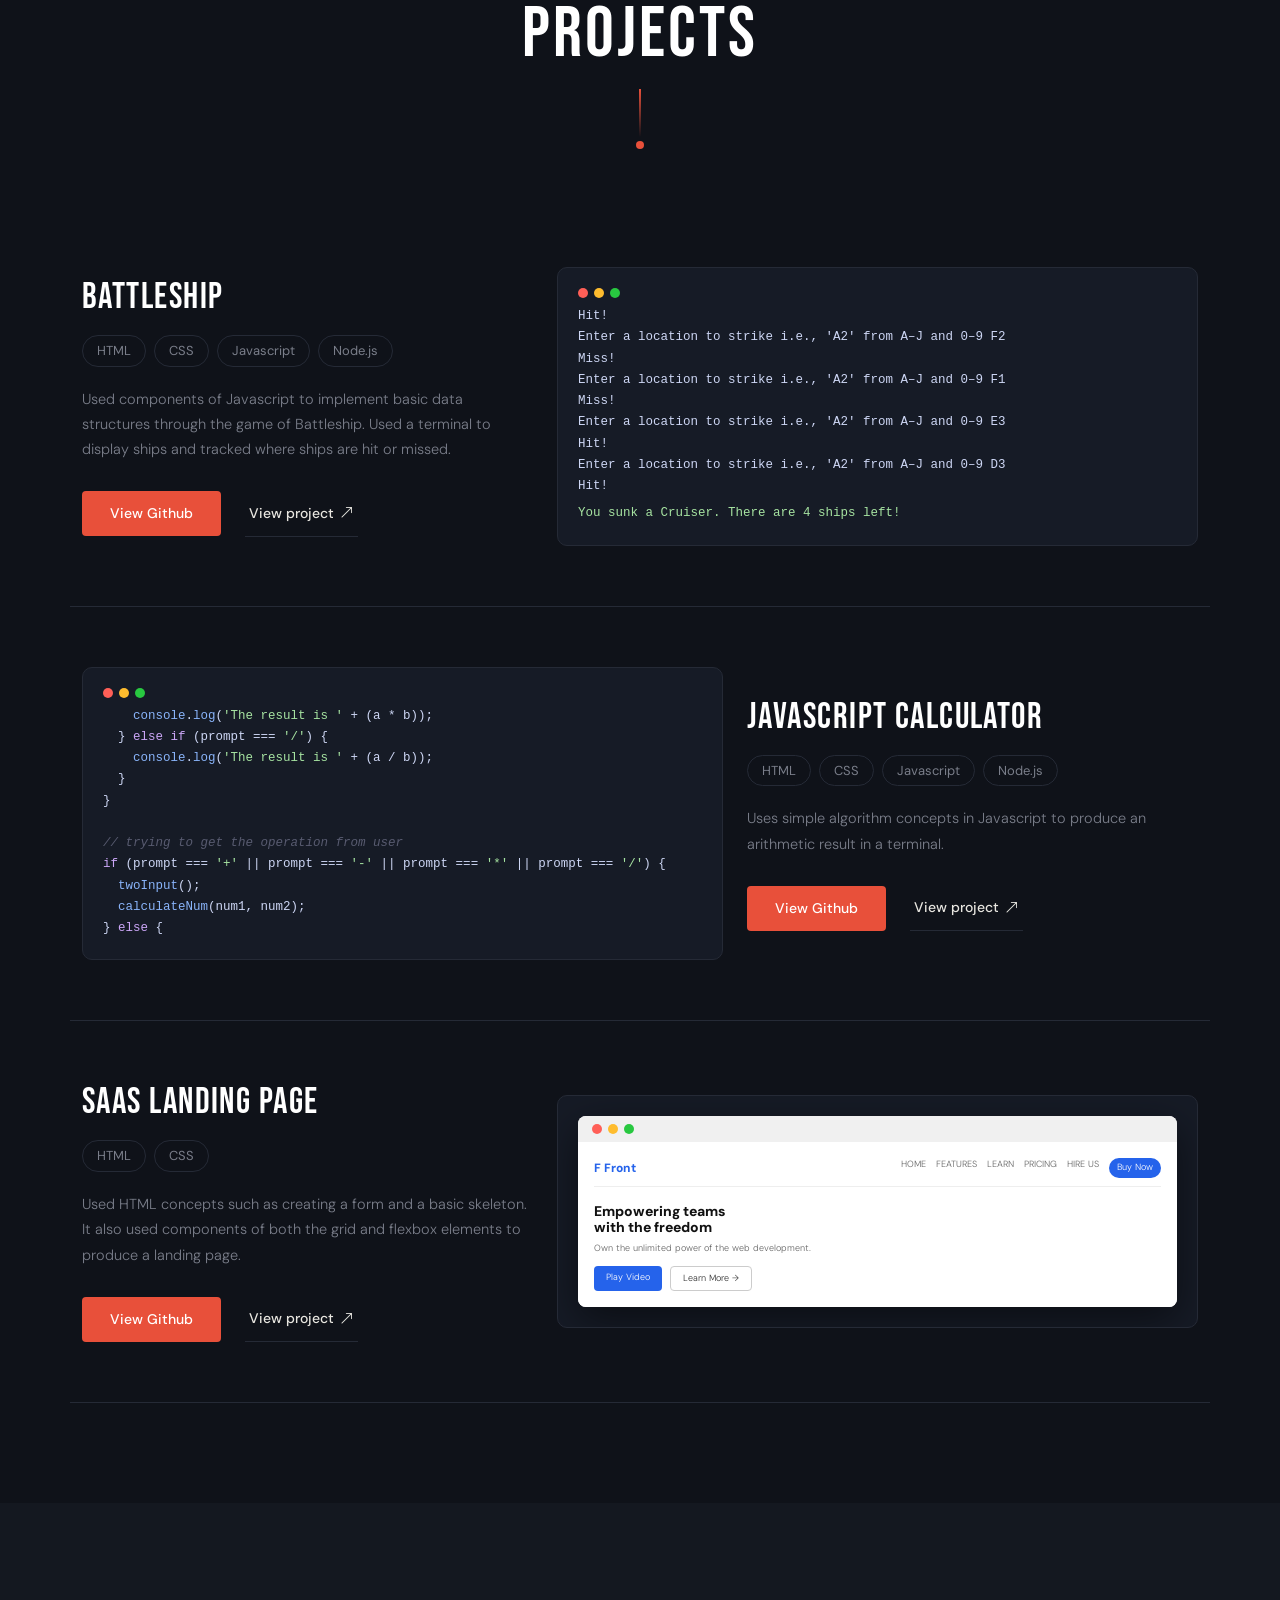
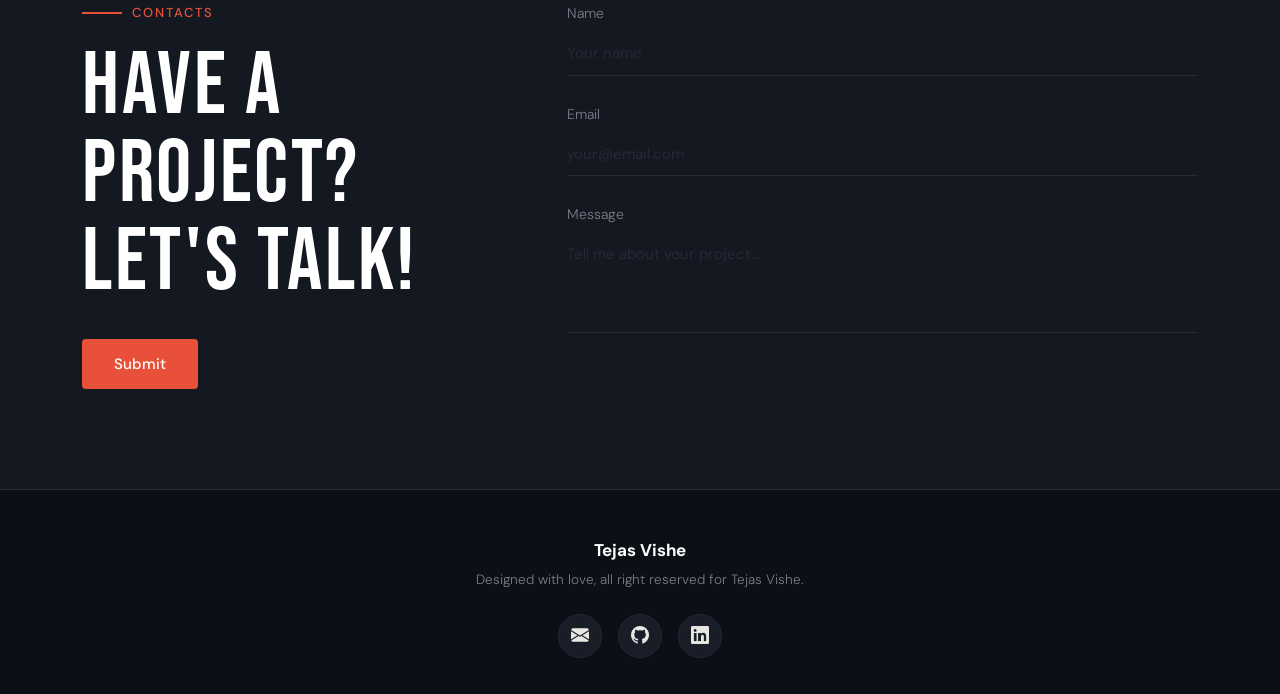
==== commit a09efa2f: "siw" ====
--- a/index.html
+++ b/index.html
@@ -1,627 +1,327 @@
 <!DOCTYPE html>
 <html lang="en">
-  <head>
-    <meta charset="UTF-8" />
-    <meta name="viewport" content="width=device-width, initial-scale=1.0" />
-    <title>Furniro</title>
-
-    <!-- Bootstrap CSS -->
-    <link
-      href="https://cdn.jsdelivr.net/npm/bootstrap@5.3.3/dist/css/bootstrap.min.css"
-      rel="stylesheet"
-    />
-    <!-- Swiper -->
-    <link rel="stylesheet" href="https://cdn.jsdelivr.net/npm/swiper@11/swiper-bundle.min.css"/>
-    <!-- Custom CSS -->
-    <link rel="stylesheet" href="Assets/Css/index.css" />
-  </head>
-
-  <body>
-    <!-- ===== NAVBAR ===== -->
-    <nav class="navbar navbar-expand-lg bg-white fixed-top shadow-sm" data-animate>
-      <div class="container">
-        <!-- Logo -->
-        <a class="navbar-brand" href="#"><img src="Assets/Image/header/logo.png" height="24" alt="Logo" /></a>
-
-        <!-- Toggle -->
-        <button
-          class="navbar-toggler"
-          type="button"
-          data-bs-toggle="collapse"
-          data-bs-target="#navbarNav"
-          aria-controls="navbarNav"
-          aria-expanded="false"
-          aria-label="Toggle navigation"
-        >
-          <span class="navbar-toggler-icon"></span>
-        </button>
-
-        <!-- Menu -->
-        <div class="collapse navbar-collapse" id="navbarNav">
-          <ul class="navbar-nav mx-auto mb-2 mb-lg-0">
-            <li class="nav-item">
-              <a class="nav-link active" href="">Home</a>
-            </li>
-            <li class="nav-item"><a class="nav-link" href="shop.html">Shop</a></li>
-            <li class="nav-item"><a class="nav-link" href="blog.html" target="_blank">About</a></li>
-            <li class="nav-item"><a class="nav-link" href="contact.html" target="_blank">Contact</a></li>
-          </ul>
-
-          <!-- Icons -->
-          <div class="nav-icons gap-4 d-none d-lg-flex align-items-center">
-            <!-- Person -->
-            <svg width="18" height="18" viewBox="0 0 16 16">
-              <path
-                d="M8 8a3 3 0 1 0 0-6 3 3 0 0 0 0 6m2-3a2 2 0 1 1-4 0 2 2 0 0 1 4 0m4 8c0 1-1 1-1 1H3s-1 0-1-1 1-4 6-4 6 3 6 4m-1-.004c-.001-.246-.154-.986-.832-1.664C11.516 10.68 10.289 10 8 10s-3.516.68-4.168 1.332c-.678.678-.83 1.418-.832 1.664z"
-              />
-            </svg>
-
-            <!-- Search -->
-            <svg width="18" height="18" viewBox="0 0 16 16">
-              <path
-                d="M11.742 10.344a6.5 6.5 0 1 0-1.397 1.398h-.001q.044.06.098.115l3.85 3.85a1 1 0 0 0 1.415-1.414l-3.85-3.85a1 1 0 0 0-.115-.1zM12 6.5a5.5 5.5 0 1 1-11 0 5.5 5.5 0 0 1 11 0"
-              />
-            </svg>
-
-            <!-- Heart -->
-            <svg width="18" height="18" fill="currentColor" viewBox="0 0 16 16">
-              <path
-                d="m8 2.748-.717-.737C5.6.281 2.514.878 1.4 3.053c-.523 1.023-.641 2.5.314 4.385.92 1.815 2.834 3.989 6.286 6.357 3.452-2.368 5.365-4.542 6.286-6.357.955-1.886.838-3.362.314-4.385C13.486.878 10.4.28 8.717 2.01zM8 15C-7.333 4.868 3.279-3.04 7.824 1.143q.09.083.176.171a3 3 0 0 1 .176-.17C12.72-3.042 23.333 4.867 8 15"
-              />
-            </svg>
-
-            <!-- Cart -->
-            <svg width="18" height="18" fill="currentColor" viewBox="0 0 16 16">
-              <path
-                d="M0 1.5A.5.5 0 0 1 .5 1H2a.5.5 0 0 1 .485.379L2.89 3H14.5a.5.5 0 0 1 .49.598l-1 5a.5.5 0 0 1-.465.401l-9.397.472L4.415 11H13a.5.5 0 0 1 0 1H4a.5.5 0 0 1-.491-.408L2.01 3.607 1.61 2H.5a.5.5 0 0 1-.5-.5M3.102 4l.84 4.479 9.144-.459L13.89 4zM5 12a2 2 0 1 0 0 4 2 2 0 0 0 0-4m7 0a2 2 0 1 0 0 4 2 2 0 0 0 0-4m-7 1a1 1 0 1 1 0 2 1 1 0 0 1 0-2m7 0a1 1 0 1 1 0 2 1 1 0 0 1 0-2"
-              />
-            </svg>
-          </div>
-        </div>
-      </div>
-    </nav>
-
-    <!-- ===== HERO SECTION ===== -->
-    <section class="hero" data-animate>
-      <div class="container">
-        <div class="row justify-content-end align-items-center">
-          <div class="col-lg-6">
-            <div class="hero-card shadow">
-              <small>New Arrival</small>
-              <h1>Discover Our<br />New Collection</h1>
-              <p>
-                Lorem ipsum dolor sit amet, consectetur adipiscing elit. Ut elit
-                tellus, luctus nec ullamcorper mattis.
-              </p>
-              <button class="hero-btn">BUY NOW</button>
-            </div>
-          </div>
-        </div>
-      </div>
-    </section>
-
-    <!-- ======== BROWSE RANGE ========-->
-    <section class="browse-range py-5 text-center" data-animate>
-      <div class="container">
-        <h2>Browse The Range</h2>
-        <p>Lorem ipsum dolor sit amet, consectetur adipiscing elit.</p>
-
-        <div class="row g-4 justify-content-center mt-4">
-          <div class="col-md-4 col-sm-6">
-            <div class="card">
-              <img
-                src="Assets/Image/Range/image 106.png"
-                class="img-fluid"
-                alt=""
-              />
-              <div class="card-body">
-                <h5 class="fw-semibold">Living</h5>
-              </div>
-            </div>
-          </div>
-
-          <div class="col-md-4 col-sm-6">
-            <div class="card">
-              <img
-                src="Assets/Image/Range/image 101.png"
-                class="img-fluid"
-                alt=""
-              />
-              <div class="card-body">
-                <h5 class="fw-semibold">Bedroom</h5>
-              </div>
-            </div>
-          </div>
-
-          <div class="col-md-4 col-sm-6">
-            <div class="card">
-              <img
-                src="Assets/Image/Range/image 100.png"
-                class="img-fluid"
-                alt=""
-              />
-              <div class="card-body">
-                <h5 class="fw-semibold">Dining</h5>
-              </div>
-            </div>
-          </div>
-        </div>
-      </div>
-    </section>
-    <!-- ===================== our product =====================-->
-    <section class="py-5">
-      <div class="container">
-        <h2 class="text-center fw-bold mb-5">Our Products</h2>
-
-        <div class="row g-4">
-          <!-- CARD 1 -->
-          <div class="col-lg-3 col-md-6" data-animate>
-            <div class="product-card card border-0 shadow">
-              <div class="img-wrapper">
-                <img
-                  src="Assets/Image/products/cable-way-with-cable-cars-mountain-area-france.jpg"
-                  class="card-img-top"
-                  alt=""
-                />
-                <span class="badge discount">-30%</span>
-              </div>
-              <!-- Hover -->
-              <div class="hover-box">
-                <button class="btn btn-light px-5 mb-3" style="color: #b88e2f">
-                  Add to cart
-                </button>
-                <div class="hover-actions">
-                  <span><i class="bi bi-share"></i> Share</span>
-                  <span><i class="bi bi-arrow-left-right"></i> Compare</span>
-                  <span><i class="bi bi-heart"></i> Like</span>
+<head>
+<meta charset="UTF-8">
+<meta name="viewport" content="width=device-width, initial-scale=1.0">
+<title>Tejas Vishe — Software Developer</title>
+
+<!-- Bootstrap 5 -->
+<link href="https://cdn.jsdelivr.net/npm/bootstrap@5.3.2/dist/css/bootstrap.min.css" rel="stylesheet">
+<!-- Google Fonts -->
+<link href="https://fonts.googleapis.com/css2?family=Bebas+Neue&family=DM+Sans:wght@300;400;500;600;700&display=swap" rel="stylesheet">
+<!-- Bootstrap Icons -->
+<link href="https://cdn.jsdelivr.net/npm/bootstrap-icons@1.11.3/font/bootstrap-icons.min.css" rel="stylesheet">
+
+<!-- Custom CSS -->
+<link rel="stylesheet" href="Assets/Css/portfolio.css">
+</head>
+<body>
+
+<!-- ========================
+     NAVBAR
+======================== -->
+<nav class="navbar navbar-expand-lg" id="mainNav">
+  <div class="container">
+    <a class="navbar-brand" href="#home">Tejas Vishe</a>
+    <button class="navbar-toggler" type="button" data-bs-toggle="collapse" data-bs-target="#navMenu">
+      <span class="navbar-toggler-icon"></span>
+    </button>
+    <div class="collapse navbar-collapse justify-content-end" id="navMenu">
+      <ul class="navbar-nav">
+        <li class="nav-item"><a class="nav-link active" href="#home">Home</a></li>
+        <li class="nav-item"><a class="nav-link" href="#about">About</a></li>
+        <li class="nav-item"><a class="nav-link" href="#projects">Projects</a></li>
+        <li class="nav-item"><a class="nav-link" href="#contacts">Contacts</a></li>
+      </ul>
+    </div>
+  </div>
+</nav>
+
+<!-- ======================== HERO ======================== -->
+<section id="home">
+  <div class="hero-glow"></div>
+  <div class="hero-ring"></div>
+  <!-- Particle Background -->
+<canvas id="heroParticles" class="hero-particles"></canvas>
+  <div class="deco-bracket left">&lt;</div>
+  <div class="deco-bracket right">&gt;</div>
+ 
+  <!-- Photo -->
+  <div class="hero-photo-wrap fade-right">
+      <div class="hero-photo-circle">
+          <img src="Assets/Image/portfolio/man.jpg" alt="Jensen">
+          <div class="hero-photo-ring"></div>
+      </div>
+  </div>
+  <div class="container hero-content">
+    <div class="row">
+      <div class="col-lg-6">
+        <div class="hero-greeting fade-up">Hello<span class="dot">.</span></div>
+        <div class="hero-sub fade-up delay-1">I'm Tejas</div>
+        <div class="hero-role fade-up delay-2" data-roles='["Software Developer","Web Developer","React Enthusiast"]'></div>
+        <div class="d-flex flex-wrap gap-3 fade-up delay-3">
+          <a href="#contacts" class="btn-accent">Got a project?</a>
+          <a href="#" class="btn-outline-light-custom">My resume</a>
+        </div>
+      </div>
+    </div>
+  </div>
+</section>
+
+<!-- Skills ticker -->
+<div class="skills-ticker">
+  <div class="ticker-track">
+    <span>HTML5</span><span>CSS3</span><span>Javascript</span><span>Bootstrap</span>
+    <span class="highlight">React</span><span>MY SQL</span><span>JAVA</span>
+    <span>PHP</span><span>C#</span><span>.NET</span><span>Node.js</span>
+    <span class="highlight">SPRINGBOOT</span><span>Git</span><span>Github</span>
+  </div>
+</div>
+
+<!-- ======================== ABOUT ======================== -->
+<section id="about">
+  <div class="container">
+    <div class="row align-items-center g-5">
+
+      <!-- Services -->
+      <div class="col-lg-4 fade-left">
+        <div class="services-list">
+          <div class="service-item">
+            <div class="service-icon-box"><i class="bi bi-code-slash"></i></div>
+            <span class="service-name">Website Development</span>
+          </div>
+          <div class="service-item">
+            <div class="service-icon-box"><i class="bi bi-phone"></i></div>
+            <span class="service-name">App Development</span>
+          </div>
+          <div class="service-item">
+            <div class="service-icon-box"><i class="bi bi-server"></i></div>
+            <span class="service-name">Website Hosting</span>
+          </div>
+        </div>
+      </div>
+
+      <!-- Divider -->
+      <div class="col-lg-1 d-none d-lg-flex justify-content-center">
+        <div class="about-divider"></div>
+      </div>
+
+      <!-- Content -->
+      <div class="col-lg-7 fade-right">
+        <div class="about-body">
+          <div class="section-title mb-3">About me</div>
+          <p>
+            I started my software journey from photography. Through that, I learned to love the process of creating from scratch. Since then, this has led me to software development as it fulfills my love for learning and building things.
+          </p>
+          <div class="stats-row">
+            <div class="stat-block">
+              <div class="stat-num">
+                <span class="counter" data-target="120">0</span>
+                <span class="stat-sym">+</span>
+              </div>
+              <div class="stat-lbl">Completed<br>Projects</div>
+            </div>
+            <div class="stat-block">
+              <div class="stat-num">
+                <span class="counter" data-target="95">0</span>
+                <span class="stat-sym">%</span>
+              </div>
+              <div class="stat-lbl">Client<br>satisfaction</div>
+            </div>
+            <div class="stat-block">
+              <div class="stat-num">
+                <span class="counter" data-target="10">0</span>
+                <span class="stat-sym">+</span>
+              </div>
+              <div class="stat-lbl">Years of<br>experience</div>
+            </div>
+          </div>
+        </div>
+      </div>
+
+    </div>
+  </div>
+</section>
+
+<!-- ======================== PROJECTS ======================== -->
+<section id="projects">
+  <div class="container">
+
+    <div class="projects-header fade-up">
+      <div class="section-title">Projects</div>
+    </div>
+
+    <!-- Project 1: Battleship -->
+    <div class="row project-row">
+      <div class="col-lg-5 mb-4 mb-lg-0 fade-left">
+        <div class="project-info">
+          <h3>Battleship</h3>
+          <div class="tag-list">
+            <span class="tag">HTML</span>
+            <span class="tag">CSS</span>
+            <span class="tag">Javascript</span>
+            <span class="tag">Node.js</span>
+          </div>
+          <p>Used components of Javascript to implement basic data structures through the game of Battleship. Used a terminal to display ships and tracked where ships are hit or missed.</p>
+          <div class="d-flex align-items-center gap-4 flex-wrap">
+            <a href="#" class="btn-github">View Github</a>
+            <a href="#" class="btn-view-project">View project <i class="bi bi-arrow-up-right"></i></a>
+          </div>
+        </div>
+      </div>
+      <div class="col-lg-7 fade-right">
+        <div class="project-preview code-style">
+          <div style="margin-bottom:8px; display:flex; gap:6px;">
+            <span style="width:10px;height:10px;border-radius:50%;background:#ff5f57;display:inline-block;"></span>
+            <span style="width:10px;height:10px;border-radius:50%;background:#febc2e;display:inline-block;"></span>
+            <span style="width:10px;height:10px;border-radius:50%;background:#28c840;display:inline-block;"></span>
+          </div>
+          <div>Hit!</div>
+          <div>Enter a location to strike i.e., 'A2' from A–J and 0–9 F2</div>
+          <div>Miss!</div>
+          <div>Enter a location to strike i.e., 'A2' from A–J and 0–9 F1</div>
+          <div>Miss!</div>
+          <div>Enter a location to strike i.e., 'A2' from A–J and 0–9 E3</div>
+          <div>Hit!</div>
+          <div>Enter a location to strike i.e., 'A2' from A–J and 0–9 D3</div>
+          <div>Hit!</div>
+          <div style="color:#a6e3a1; margin-top:6px;">You sunk a Cruiser. There are 4 ships left!</div>
+        </div>
+      </div>
+    </div>
+
+    <!-- Project 2: Calculator -->
+    <div class="row project-row flex-lg-row-reverse">
+      <div class="col-lg-5 mb-4 mb-lg-0 fade-right">
+        <div class="project-info">
+          <h3>Javascript Calculator</h3>
+          <div class="tag-list">
+            <span class="tag">HTML</span>
+            <span class="tag">CSS</span>
+            <span class="tag">Javascript</span>
+            <span class="tag">Node.js</span>
+          </div>
+          <p>Uses simple algorithm concepts in Javascript to produce an arithmetic result in a terminal.</p>
+          <div class="d-flex align-items-center gap-4 flex-wrap">
+            <a href="#" class="btn-github">View Github</a>
+            <a href="#" class="btn-view-project">View project <i class="bi bi-arrow-up-right"></i></a>
+          </div>
+        </div>
+      </div>
+      <div class="col-lg-7 fade-left">
+        <div class="project-preview code-style">
+          <div style="margin-bottom:8px; display:flex; gap:6px;">
+            <span style="width:10px;height:10px;border-radius:50%;background:#ff5f57;display:inline-block;"></span>
+            <span style="width:10px;height:10px;border-radius:50%;background:#febc2e;display:inline-block;"></span>
+            <span style="width:10px;height:10px;border-radius:50%;background:#28c840;display:inline-block;"></span>
+          </div>
+          <div>&nbsp;&nbsp;&nbsp;&nbsp;<span class="fn">console</span>.<span class="fn">log</span>(<span class="str">'The result is '</span> + (a * b));</div>
+          <div>&nbsp;&nbsp;} <span class="kw">else if</span> (prompt === <span class="str">'/'</span>) {</div>
+          <div>&nbsp;&nbsp;&nbsp;&nbsp;<span class="fn">console</span>.<span class="fn">log</span>(<span class="str">'The result is '</span> + (a / b));</div>
+          <div>&nbsp;&nbsp;}</div>
+          <div>}</div>
+          <div>&nbsp;</div>
+          <div><span class="cm">// trying to get the operation from user</span></div>
+          <div><span class="kw">if</span> (prompt === <span class="str">'+'</span> || prompt === <span class="str">'-'</span> || prompt === <span class="str">'*'</span> || prompt === <span class="str">'/'</span>) {</div>
+          <div>&nbsp;&nbsp;<span class="fn">twoInput</span>();</div>
+          <div>&nbsp;&nbsp;<span class="fn">calculateNum</span>(num1, num2);</div>
+          <div>} <span class="kw">else</span> {</div>
+        </div>
+      </div>
+    </div>
+
+    <!-- Project 3: SaaS Landing Page -->
+    <div class="row project-row">
+      <div class="col-lg-5 mb-4 mb-lg-0 fade-left">
+        <div class="project-info">
+          <h3>SaaS Landing Page</h3>
+          <div class="tag-list">
+            <span class="tag">HTML</span>
+            <span class="tag">CSS</span>
+          </div>
+          <p>Used HTML concepts such as creating a form and a basic skeleton. It also used components of both the grid and flexbox elements to produce a landing page.</p>
+          <div class="d-flex align-items-center gap-4 flex-wrap">
+            <a href="#" class="btn-github">View Github</a>
+            <a href="#" class="btn-view-project">View project <i class="bi bi-arrow-up-right"></i></a>
+          </div>
+        </div>
+      </div>
+      <div class="col-lg-7 fade-right">
+        <div class="project-screenshot">
+          <div class="mock-browser">
+            <div class="mock-browser-bar">
+              <div class="mock-dot red"></div>
+              <div class="mock-dot yellow"></div>
+              <div class="mock-dot green"></div>
+            </div>
+            <div class="mock-browser-body">
+              <div class="mock-nav">
+                <span class="mock-nav-logo">F Front</span>
+                <div class="mock-nav-links">
+                  <span>HOME</span><span>FEATURES</span><span>LEARN</span><span>PRICING</span><span>HIRE US</span>
+                  <span class="mock-nav-btn">Buy Now</span>
                 </div>
               </div>
-
-              <div class="card-body">
-                <h6 class="fw-bold mb-1">Syltherine</h6>
-                <p class="text-muted small mb-2">Stylish cafe chair</p>
-                <p class="fw-bold mb-0">
-                  Rp 2.500.000
-                  <span
-                    class="text-muted text-decoration-line-through small ms-2"
-                    >Rp 3.500.000</span
-                  >
-                </p>
-              </div>
-            </div>
-          </div>
-
-          <!-- CARD 2-->
-          <div class="col-lg-3 col-md-6">
-            <div class="product-card card border-0 shadow">
-              <div class="img-wrapper">
-                <img
-                  src="Assets/Image/products/image 1.png"
-                  class="card-img-top"
-                  alt=""
-                />
-                <span class="badge discount">-50%</span>
-              </div>
-              <!-- Hover -->
-              <div class="hover-box">
-                <button class="btn btn-light px-5 mb-3" style="color: #b88e2f">
-                  Add to cart
-                </button>
-                <div class="hover-actions">
-                  <span><i class="bi bi-share"></i> Share</span>
-                  <span><i class="bi bi-arrow-left-right"></i> Compare</span>
-                  <span><i class="bi bi-heart"></i> Like</span>
-                </div>
-              </div>
-              <div class="card-body">
-                <h6 class="fw-bold mb-1">Lolito</h6>
-                <p class="text-muted small mb-2">Luxury big sofa</p>
-                <p class="fw-bold mb-0">
-                  Rp 7.000.000
-                  <span
-                    class="text-muted text-decoration-line-through small ms-2"
-                    >Rp 14.000.000</span
-                  >
-                </p>
-              </div>
-            </div>
-          </div>
-
-          <!-- CARD 3-->
-          <div class="col-lg-3 col-md-6">
-            <div class="product-card card border-0 shadow">
-              <div class="img-wrapper">
-                <img
-                  src="Assets/Image/products/image 3.png"
-                  class="card-img-top"
-                  alt=""
-                />
-                <span class="badge new">New</span>
-              </div>
-              <!-- Hover -->
-              <div class="hover-box">
-                <button class="btn btn-light px-5 mb-3" style="color: #b88e2f">
-                  Add to cart
-                </button>
-                <div class="hover-actions">
-                  <span><i class="bi bi-share"></i> Share</span>
-                  <span><i class="bi bi-arrow-left-right"></i> Compare</span>
-                  <span><i class="bi bi-heart"></i> Like</span>
-                </div>
-              </div>
-              <div class="card-body">
-                <h6 class="fw-bold mb-1">Respira</h6>
-                <p class="text-muted small mb-2">Outdoor bar table</p>
-                <p class="fw-bold mb-0">Rp 500.000</p>
-              </div>
-            </div>
-          </div>
-
-          <!-- CARD 4-->
-          <div class="col-lg-3 col-md-6">
-            <div class="product-card card border-0 shadow">
-              <div class="img-wrapper">
-                <img
-                  src="Assets/Image/products/image 4.png"
-                  class="card-img-top"
-                  alt=""
-                />
-                <span class="badge new">New</span>
-              </div>
-              <!-- Hover -->
-              <div class="hover-box">
-                <button class="btn btn-light px-5 mb-3" style="color: #b88e2f">
-                  Add to cart
-                </button>
-                <div class="hover-actions">
-                  <span><i class="bi bi-share"></i> Share</span>
-                  <span><i class="bi bi-arrow-left-right"></i> Compare</span>
-                  <span><i class="bi bi-heart"></i> Like</span>
-                </div>
-              </div>
-              <div class="card-body">
-                <h6 class="fw-bold mb-1">Potty</h6>
-                <p class="text-muted small mb-2">Minimalist flower pot</p>
-                <p class="fw-bold mb-0">Rp 500.000</p>
-              </div>
-            </div>
-          </div>
-
-          <!-- CARD 5-->
-          <div class="col-lg-3 col-md-6">
-            <div class="product-card card border-0 shadow">
-              <div class="img-wrapper">
-                <img
-                  src="Assets/Image/products/image 6.png"
-                  class="card-img-top"
-                  alt=""
-                />
-                <span class="badge discount">-30%</span>
-              </div>
-              <!-- Hover -->
-              <div class="hover-box">
-                <button class="btn btn-warning mb-3">Add to cart</button>
-                <div class="hover-actions">
-                  <span><i class="bi bi-share"></i> Share</span>
-                  <span><i class="bi bi-arrow-left-right"></i> Compare</span>
-                  <span><i class="bi bi-heart"></i> Like</span>
-                </div>
-              </div>
-
-              <div class="card-body">
-                <h6 class="fw-bold mb-1">Syltherine</h6>
-                <p class="text-muted small mb-2">Stylish cafe chair</p>
-                <p class="fw-bold mb-0">
-                  Rp 2.500.000
-                  <span
-                    class="text-muted text-decoration-line-through small ms-2"
-                    >Rp 3.500.000</span
-                  >
-                </p>
-              </div>
-            </div>
-          </div>
-
-          <!-- CARD 6-->
-          <div class="col-lg-3 col-md-6">
-            <div class="product-card card border-0 shadow">
-              <div class="img-wrapper">
-                <img
-                  src="Assets/Image/products/image 7.png"
-                  class="card-img-top"
-                  alt=""
-                />
-                <span class="badge discount">-30%</span>
-              </div>
-              <!-- Hover -->
-              <div class="hover-box">
-                <button class="btn btn-warning mb-3">Add to cart</button>
-                <div class="hover-actions">
-                  <span><i class="bi bi-share"></i> Share</span>
-                  <span><i class="bi bi-arrow-left-right"></i> Compare</span>
-                  <span><i class="bi bi-heart"></i> Like</span>
-                </div>
-              </div>
-
-              <div class="card-body">
-                <h6 class="fw-bold mb-1">Syltherine</h6>
-                <p class="text-muted small mb-2">Stylish cafe chair</p>
-                <p class="fw-bold mb-0">
-                  Rp 2.500.000
-                  <span class="text-muted text-decoration-line-through small ms-2">Rp 3.500.000</span>
-                </p>
-              </div>
-            </div>
-          </div>
-
-          <!-- CARD 7-->
-          <div class="col-lg-3 col-md-6">
-            <div class="product-card card border-0 shadow">
-              <div class="img-wrapper">
-                <img
-                  src="Assets/Image/products/image 8.png"
-                  class="card-img-top"
-                  alt=""
-                />
-                <span class="badge discount">-30%</span>
-              </div>
-              <!-- Hover -->
-              <div class="hover-box">
-                <button class="btn btn-warning mb-3">Add to cart</button>
-                <div class="hover-actions">
-                  <span><i class="bi bi-share"></i> Share</span>
-                  <span><i class="bi bi-arrow-left-right"></i> Compare</span>
-                  <span><i class="bi bi-heart"></i> Like</span>
-                </div>
-              </div>
-
-              <div class="card-body">
-                <h6 class="fw-bold mb-1">Syltherine</h6>
-                <p class="text-muted small mb-2">Stylish cafe chair</p>
-                <p class="fw-bold mb-0">
-                  Rp 2.500.000
-                  <span
-                    class="text-muted text-decoration-line-through small ms-2"
-                    >Rp 3.500.000</span
-                  >
-                </p>
-              </div>
-            </div>
-          </div>
-
-          <!-- CARD 8-->
-          <div class="col-lg-3 col-md-6">
-            <div class="product-card card border-0 shadow">
-              <div class="img-wrapper">
-                <img
-                  src="Assets/Image/products/image 9.png"
-                  class="card-img-top"
-                  alt=""
-                />
-                <span class="badge discount">-30%</span>
-              </div>
-              <!-- Hover -->
-              <div class="hover-box">
-                <button class="btn btn-warning mb-3">Add to cart</button>
-                <div class="hover-actions">
-                  <span><i class="bi bi-share"></i> Share</span>
-                  <span><i class="bi bi-arrow-left-right"></i> Compare</span>
-                  <span><i class="bi bi-heart"></i> Like</span>
-                </div>
-              </div>
-
-              <div class="card-body">
-                <h6 class="fw-bold mb-1">Syltherine</h6>
-                <p class="text-muted small mb-2">Stylish cafe chair</p>
-                <p class="fw-bold mb-0">
-                  Rp 2.500.000
-                  <span
-                    class="text-muted text-decoration-line-through small ms-2"
-                    >Rp 3.500.000</span
-                  >
-                </p>
-              </div>
-            </div>
-          </div>
-        </div>
-
-        <div class="text-center mt-5">
-          <button class="btn show-btn px-5">Show More</button>
-        </div>
-      </div>
-    </section>
-    <!-- inspiration-section -->
-    <section class="inspiration-section">
-      <div class="container">
-        <div class="row align-items-center">
-          <!-- LEFT TEXT -->
-          <div class="col-lg-4 mb-4 mb-lg-0">
-            <h2 class="fw-bold">50+ Beautiful rooms inspiration</h2>
-            <p class="text-muted mt-3">
-              Our designer already made a lot of beautiful prototype of rooms
-              that inspire you
-            </p>
-            <button class="explore-btn mt-3">Explore More</button>
-          </div>
-
-          <!-- RIGHT CAROUSEL -->
-          <div class="col-lg-8">
-            <div class="swiper roomSwiper">
-              <div class="swiper-wrapper">
-                <!-- SLIDE 1 -->
-                <div class="swiper-slide">
-                  <div class="slide-card">
-                    <img src="Assets/Image/craousal/Rectangle 24.png" />
-                    <div class="overlay-card">
-                      <div>
-                        <small>01 — Bed Room</small>
-                        <h5>Inner Peace</h5>
-                      </div>
-                      <span class="arrow">→</span>
-                    </div>
-                  </div>
-                </div>
-
-                <!-- SLIDE 2 -->
-                <div class="swiper-slide">
-                  <div class="slide-card">
-                    <img src="Assets/Image/craousal/Rectangle 25.png" />
-                    <div class="overlay-card">
-                      <div>
-                        <small>02 — Bed Room</small>
-                        <h5>Inner Peace</h5>
-                      </div>
-                      <span class="arrow">→</span>
-                    </div>
-                  </div>
-                </div>
-
-                <!-- SLIDE 3 -->
-                <div class="swiper-slide">
-                  <div class="slide-card">
-                    <img src="Assets/Image/craousal/Rectangle 26.png" />
-                  </div>
-                </div>
-              </div>
-
-              <!-- DOTS -->
-              <div class="swiper-pagination"></div>
-            </div>
-          </div>
-        </div>
-      </div>
-    </section>
-
-    <!-- wall arc -->
-    <section class="funiro-gallery" data-animate="fade delay-3">
-      <p class="subtitle">Share your setup with</p>
-      <h2>#FuniroFurniture</h2>
-
-      <div class="gallery-grid">
-        <div class="item shadow fade-left" data-animate="fade delay-1">
-          <img src="Assets/Image/wall/Rectangle 36.png" />
-        </div>
-
-        <div class="item wide shadow fade-left" data-animate="fade delay-2">
-          <img src="Assets/Image/wall/Rectangle 38.png" />
-        </div>
-        <div class="item big shadow fade-left" data-animate="fade delay-3">
-          <img src="Assets/Image/wall/Rectangle 40.png" />
-        </div>
-
-        <div class="item center shadow fade-right" data-animate="fade delay-1">
-          <img src="Assets/Image/wall/Rectangle 45.png" />
-        </div>
-        <div class="item shadow fade-right" data-animate="fade delay-2">
-          <img src="Assets/Image/wall/Rectangle 39.png" />
-        </div>
-        <div class="item shadow fade-right" data-animate="fade delay-3">
-          <img src="Assets/Image/wall/Rectangle 41.png" />
-        </div>
-        <div class="item shadow fade-left" data-animate="fade delay-1">
-          <img src="Assets/Image/wall/Rectangle 44.png" />
-        </div>
-        <div class="item col-md-12 w-100 shadow fade-left" data-animate="fade delay-2">
-          <img src="Assets/Image/wall/Rectangle 43.png" />
-        </div>
-        <!-- <div class="item col-md-12 w-100 shadow">
-          <img src="Assets/Image/wall/Rectangle 44.png" />
-        </div> -->
-      </div>
-    </section>
-
-    <!-- footer -->
-    <footer class="footer" data-animate="fade delay-2">
-      <div class="container">
-        <div class="row">
-          <!-- Brand -->
-          <div class="col-lg-4 mb-4">
-            <div class="footer-logo">Funiro.</div>
-            <p class="footer-address">
-              400 University Drive Suite 200 Coral Gables,<br />
-              FL 33134 USA
-            </p>
-          </div>
-
-          <!-- Links -->
-          <div class="col-lg-2 col-md-4 mb-4">
-            <div class="footer-title">Links</div>
-            <div class="footer-links">
-              <a href="#">Home</a>
-              <a href="#">Shop</a>
-              <a href="#">About</a>
-              <a href="#">Contact</a>
-            </div>
-          </div>
-
-          <!-- Help -->
-          <div class="col-lg-2 col-md-4 mb-4">
-            <div class="footer-title">Help</div>
-            <div class="footer-links">
-              <a href="#">Payment Options</a>
-              <a href="#">Returns</a>
-              <a href="#">Privacy Policies</a>
-            </div>
-          </div>
-
-          <!-- Newsletter -->
-          <div class="col-lg-4 col-md-4 mb-4">
-            <div class="footer-title">Newsletter</div>
-            <div class="newsletter d-flex align-items-center">
-              <input
-                type="email"
-                placeholder="Enter Your Email Address"
-                required
-              />
-              <button type="button">SUBSCRIBE</button>
-            </div>
-          </div>
-        </div>
-
-        <!-- Bottom -->
-        <div class="footer-bottom"><b>2023 funiro. All rights reserved</b></div>
-      </div>
-    </footer>
-
-    <!-- Swiper JS -->
-    <script src="https://cdn.jsdelivr.net/npm/swiper@11/swiper-bundle.min.js"></script>
-    <script>
-      new Swiper(".roomSwiper", {
-        slidesPerView: 1,
-        centeredSlides: true,
-        loop: true,
-        speed: 800,
-        grabCursor: true,
-        autoplay: {
-          delay: 2500,
-          disableOnInteraction: false,
-        },
-        pagination: {
-          el: ".swiper-pagination",
-          clickable: true,
-        },
-        watchSlidesProgress: true,
-      });
-    </script> 
-    <script>
-  const animatedElements = document.querySelectorAll("[data-animate]");
-
-  const observer = new IntersectionObserver(
-    (entries) => {
-      entries.forEach(entry => {
-        if (entry.isIntersecting) {
-          entry.target.classList.add("animate");
-          // observer.unobserve(entry.target); // animate once
-        }
-      });
-    },
-    { threshold: 0.10 }
-  );
-
-  animatedElements.forEach(el => observer.observe(el));
-</script>
-
-    <!-- Bootstrap JS -->
-    <script src="https://cdn.jsdelivr.net/npm/bootstrap@5.3.3/dist/js/bootstrap.bundle.min.js"></script>
-  </body>
+              <h4>Empowering teams<br>with the freedom</h4>
+              <p>Own the unlimited power of the web development.</p>
+              <div class="mock-btns">
+                <span class="mock-btn-blue">Play Video</span>
+                <span class="mock-btn-outline">Learn More →</span>
+              </div>
+            </div>
+          </div>
+        </div>
+      </div>
+    </div>
+
+  </div>
+</section>
+
+<!-- ======================== CONTACTS ======================== -->
+<section id="contacts">
+  <div class="container">
+    <div class="row align-items-start g-5">
+
+      <div class="col-lg-5 fade-left">
+        <div class="contacts-label">Contacts</div>
+        <div class="contacts-title">Have a project?<br>Let's talk!</div>
+        <button class="btn-accent" onclick="sendContact()">Submit</button>
+      </div>
+
+      <div class="col-lg-7 fade-right">
+        <div class="contact-input-group">
+          <label for="cName">Name</label>
+          <input type="text" id="cName" class="contact-input" placeholder="Your name">
+        </div>
+        <div class="contact-input-group">
+          <label for="cEmail">Email</label>
+          <input type="email" id="cEmail" class="contact-input" placeholder="your@email.com">
+        </div>
+        <div class="contact-input-group">
+          <label for="cMessage">Message</label>
+          <textarea id="cMessage" class="contact-input" placeholder="Tell me about your project..."></textarea>
+        </div>
+      </div>
+
+    </div>
+  </div>
+</section>
+
+<!-- ======================== FOOTER ======================== -->
+<footer>
+  <div class="footer-name">Tejas Vishe</div>
+  <div class="footer-copy">Designed with love, all right reserved for Tejas Vishe.</div>
+  <div class="social-icons">
+    <a href="mailto:tejas@example.com" class="social-btn"><i class="bi bi-envelope-fill"></i></a>
+    <a href="#" class="social-btn"><i class="bi bi-github"></i></a>
+    <a href="https://www.linkedin.com/in/tejas-vishe-636785324" target="_blank" class="social-btn"><i class="bi bi-linkedin"></i></a>
+  </div>
+</footer>
+
+<!-- Bootstrap JS -->
+<script src="https://cdn.jsdelivr.net/npm/bootstrap@5.3.2/dist/js/bootstrap.bundle.min.js"></script>
+<!-- Custom JS -->
+<script src="Assets/Js/portfolio.js"></script>
+</body>
 </html>
+
--- a/Assets/Css/portfolio.css
+++ b/Assets/Css/portfolio.css
@@ -0,0 +1,763 @@
+  /* ========================
+     ROOT & RESET
+  ======================== */
+  *, *::before, *::after { box-sizing: border-box; margin: 0; padding: 0; }
+
+  :root {
+    --bg:       #0f1219;
+    --bg2:      #141820;
+    --bg3:      #181d28;
+    --accent:   #e8503a;
+    --accent2:  #c43e2a;
+    --text:     #e8e6e0;
+    --muted:    #7a7e8a;
+    --border:   #252a36;
+    --card-bg:  #161b26;
+  }
+
+  html { scroll-behavior: smooth; }
+
+  body {
+    background: var(--bg);
+    color: var(--text);
+    font-family: 'DM Sans', sans-serif;
+    font-weight: 300;
+    overflow-x: hidden;
+  }
+
+  /* ========================
+     SCROLLBAR
+  ======================== */
+  ::-webkit-scrollbar { width: 5px; }
+  ::-webkit-scrollbar-track { background: var(--bg); }
+  ::-webkit-scrollbar-thumb { background: var(--accent); border-radius: 10px; }
+
+  /* ========================
+     NAVBAR
+  ======================== */
+  .navbar {
+    background: transparent;
+    padding: 22px 0;
+    position: fixed;
+    width: 100%;
+    top: 0;
+    z-index: 1000;
+    transition: background 0.4s, padding 0.4s, backdrop-filter 0.4s;
+  }
+  .navbar.scrolled {
+    background: rgba(15,18,25,0.92);
+    backdrop-filter: blur(12px);
+    padding: 14px 0;
+    border-bottom: 1px solid var(--border);
+  }
+  .navbar-brand {
+    font-family: 'DM Sans', sans-serif;
+    font-weight: 700;
+    font-size: 20px;
+    color: #fff !important;
+    letter-spacing: 0.02em;
+  }
+  .navbar-nav .nav-link {
+    color: var(--muted) !important;
+    font-size: 15px;
+    font-weight: 400;
+    padding: 0 18px !important;
+    transition: color 0.25s;
+    position: relative;
+  }
+  .navbar-nav .nav-link::after {
+    content: '';
+    position: absolute;
+    bottom: -4px;
+    left: 18px;
+    right: 18px;
+    height: 2px;
+    background: var(--accent);
+    transform: scaleX(0);
+    transition: transform 0.25s;
+  }
+  .navbar-nav .nav-link:hover,
+  .navbar-nav .nav-link.active { color: #fff !important; }
+  .navbar-nav .nav-link:hover::after { transform: scaleX(1); }
+  .navbar-toggler { border: 1px solid var(--border); }
+  .navbar-toggler-icon {
+    filter: invert(1);
+  }
+
+  /* ========================
+     HERO SECTION
+  ======================== */
+  #home {
+    min-height: 100vh;
+    background: var(--bg);
+    position: relative;
+    overflow: hidden;
+    display: flex;
+    align-items: center;
+  }
+
+  /* Decorative glow behind photo */
+  .hero-glow {
+    position: absolute;
+    right: 8%;
+    top: 50%;
+    transform: translateY(-50%);
+    width: 420px;
+    height: 420px;
+    border-radius: 50%;
+    background: radial-gradient(circle, rgba(232,80,58,0.35) 0%, rgba(232,80,58,0.08) 55%, transparent 70%);
+    pointer-events: none;
+    z-index: 0;
+  }
+
+  /* Decorative ring */
+  .hero-ring {
+    position: absolute;
+    right: 9%;
+    top: 50%;
+    transform: translateY(-50%);
+    width: 390px;
+    height: 390px;
+    border-radius: 50%;
+    border: 4px solid var(--accent);
+    opacity: 0.75;
+    pointer-events: none;
+    z-index: 1;
+  }
+
+  /* Code bracket decorations */
+  .deco-bracket {
+    position: absolute;
+    font-family: 'Bebas Neue', sans-serif;
+    font-size: 80px;
+    color: var(--accent);
+    opacity: 0.18;
+    pointer-events: none;
+    z-index: 1;
+    line-height: 1;
+  }
+  .deco-bracket.left  { left: 38%; top: 38%; transform: rotate(-10deg); }
+  .deco-bracket.right { right: 3%; bottom: 28%; font-size: 64px; opacity: 0.14; }
+
+  .hero-content { position: relative; z-index: 2; padding-top: 80px; }
+
+  .hero-greeting {
+    font-family: 'Bebas Neue', sans-serif;
+    font-size: clamp(52px, 7vw, 90px);
+    line-height: 1;
+    color: #fff;
+    letter-spacing: 0.03em;
+  }
+  .hero-greeting .dot { color: var(--accent); }
+
+  .hero-sub {
+    font-size: clamp(16px, 2vw, 20px);
+    color: var(--muted);
+    margin: 8px 0 6px 4px;
+    font-weight: 300;
+    display: flex;
+    align-items: center;
+    gap: 12px;
+  }
+  .hero-sub::before {
+    content: '';
+    display: inline-block;
+    width: 40px;
+    height: 2px;
+    background: var(--accent);
+    flex-shrink: 0;
+  }
+
+  .hero-role {
+    font-family: 'Bebas Neue', sans-serif;
+    font-size: clamp(36px, 5.5vw, 72px);
+    letter-spacing: 0.04em;
+    color: #fff;
+    line-height: 1.05;
+    margin-bottom: 36px;
+  }
+
+  .btn-accent {
+    background: var(--accent);
+    color: #fff;
+    border: none;
+    padding: 14px 32px;
+    font-size: 15px;
+    font-weight: 500;
+    border-radius: 4px;
+    transition: background 0.25s, transform 0.2s;
+    text-decoration: none;
+    display: inline-block;
+  }
+  .btn-accent:hover { background: var(--accent2); color: #fff; transform: translateY(-2px); }
+
+  .btn-outline-light-custom {
+    background: transparent;
+    color: var(--text);
+    border: 1.5px solid var(--border);
+    padding: 13px 32px;
+    font-size: 15px;
+    font-weight: 400;
+    border-radius: 4px;
+    transition: border-color 0.25s, color 0.25s, transform 0.2s;
+    text-decoration: none;
+    display: inline-block;
+  }
+  .btn-outline-light-custom:hover {
+    border-color: var(--accent);
+    color: var(--accent);
+    transform: translateY(-2px);
+  }
+
+  /* Photo area */
+   .hero-photo-wrap {
+    position: absolute;
+    right: 8.5%;
+    top: 25%;  
+    transform: translateY(-50%);
+    z-index: 2;
+    width: 380px;
+    height: 440px;
+  }
+.hero-photo-circle {
+  position: relative;
+  width: 350px;           /* adjust size */
+  height: 350px;
+  border-radius: 50%;     /* makes it perfectly circular */
+  overflow: hidden;
+  border: 6px solid var(--accent);
+  display: flex;
+  justify-content: center;
+  align-items: center;
+  animation: circleGlow 3s infinite ease-in-out;
+  background: linear-gradient(160deg, #1e2433 0%, #12151c 100%);
+}
+
+/* The image inside */
+.hero-photo-circle img {
+  width: 100%;
+  height: 100%;
+  object-fit: cover;
+  display: block;
+}
+
+/* Optional animated glow ring */
+.hero-photo-ring {
+  position: absolute;
+  top: -8px;
+  left: -8px;
+  width: calc(100% + 16px);
+  height: calc(100% + 16px);
+  border-radius: 50%;
+  border: 4px solid var(--accent);
+  box-shadow: 0 0 20px var(--accent);
+  animation: circleGlow 3s infinite ease-in-out;
+  pointer-events: none;
+}
+
+/* Keyframe animation */
+@keyframes circleGlow {
+  0% {
+    border-color: #ff6b57;
+    box-shadow: 0 0 20px #ff6b57;
+  }
+  50% {
+    border-color: #ffb057;
+    box-shadow: 0 0 40px #ffb057;
+  }
+  75% {
+    border-color: #ff6b57;
+    box-shadow: 0 0 20px #ff6b57;
+  }
+  100%{
+    border-color:#ffb057;
+    box-shadow: 0 0 40 #ffb057;
+  }
+}
+.hero-particles {
+  position: absolute;
+  top: 0;
+  left: 0;
+  width: 100%;
+  height: 100%;
+  z-index: 0; /* behind photo and glow */
+  pointer-events: none; /* allow clicks through it */
+}
+  /* Skills ticker */
+  .skills-ticker {
+    background: var(--bg2);
+    border-top: 1px solid var(--border);
+    border-bottom: 1px solid var(--border);
+    padding: 18px 0;
+    overflow: hidden;
+    white-space: nowrap;
+    position: relative;
+    z-index: 3;
+  }
+  .ticker-track {
+    display: inline-flex;
+    gap: 80px;
+    animation: ticker 4s linear infinite;
+  }
+  .ticker-track span {
+    font-size: 14px;
+    color: var(--muted);
+    letter-spacing: 0.12em;
+    text-transform: uppercase;
+    font-weight: 400;
+  }
+  .ticker-track span.highlight { color: var(--accent); }
+  @keyframes ticker {
+    from { transform: translateX(0); }
+    to   { transform: translateX(-20%); }
+  }
+
+  /* ======================== SECTION STYLES  ======================== */
+  section { padding: 100px 0; }
+
+  .section-title {
+    font-family: 'Bebas Neue', sans-serif;
+    font-size: clamp(42px, 6vw, 72px);
+    color: #fff;
+    letter-spacing: 0.04em;
+    line-height: 1;
+  }
+
+  .section-label {
+    font-size: 13px;
+    color: var(--accent);
+    letter-spacing: 0.2em;
+    text-transform: uppercase;
+    font-weight: 500;
+    display: flex;
+    align-items: center;
+    gap: 10px;
+    margin-bottom: 10px;
+  }
+  .section-label::before {
+    content: '';
+    width: 28px;
+    height: 2px;
+    background: var(--accent);
+  }
+
+  /* ======================== ABOUT SECTION  ======================== */
+  #about { background: var(--bg2); }
+
+  /* Timeline services */
+  .services-list { position: relative; padding-left: 24px; }
+  .services-list::before {
+    content: '';
+    position: absolute;
+    left: 0;
+    top: 0;
+    bottom: 0;
+    width: 2px;
+    background: linear-gradient(to bottom, transparent, var(--border) 15%, var(--border) 85%, transparent);
+  }
+
+  .service-item {
+    display: flex;
+    align-items: center;
+    gap: 18px;
+    padding: 22px 0;
+    position: relative;
+    cursor: default;
+    transition: all 0.3s;
+  }
+  .service-item::before {
+    content: '';
+    position: absolute;
+    left: -29px;
+    top: 50%;
+    transform: translateY(-50%);
+    width: 10px;
+    height: 10px;
+    border-radius: 50%;
+    background: var(--accent);
+    transition: box-shadow 0.3s;
+  }
+  .service-item:hover::before { box-shadow: 0 0 0 6px rgba(232,80,58,0.15); }
+
+  .service-icon-box {
+    width: 52px;
+    height: 52px;
+    border: 1px solid var(--border);
+    border-radius: 10px;
+    background: var(--bg);
+    display: flex;
+    align-items: center;
+    justify-content: center;
+    flex-shrink: 0;
+    transition: border-color 0.3s, background 0.3s;
+  }
+  .service-item:hover .service-icon-box {
+    border-color: var(--accent);
+    background: rgba(232,80,58,0.08);
+  }
+  .service-icon-box i {
+    font-size: 20px;
+    color: var(--muted);
+    transition: color 0.3s;
+  }
+  .service-item:hover .service-icon-box i { color: var(--accent); }
+  .service-name {
+    font-size: 17px;
+    font-weight: 400;
+    color: var(--text);
+    transition: color 0.3s;
+  }
+  .service-item:hover .service-name { color: #fff; }
+
+  .about-divider {
+    width: 1px;
+    background: linear-gradient(to bottom, transparent, var(--border) 20%, var(--border) 80%, transparent);
+    align-self: stretch;
+  }
+
+  .about-body p {
+    font-size: 15px;
+    line-height: 1.8;
+    color: var(--muted);
+    margin-bottom: 40px;
+  }
+
+  .stats-row { display: flex; gap: 40px; padding-top: 32px; border-top: 1px solid var(--border); flex-wrap: wrap; }
+  .stat-block { display: flex; flex-direction: column; gap: 4px; }
+  .stat-num {
+    font-family: 'Bebas Neue', sans-serif;
+    font-size: 52px;
+    line-height: 1;
+    color: #fff;
+    display: flex;
+    align-items: baseline;
+    gap: 2px;
+  }
+  .stat-sym { color: var(--accent); font-size: 38px; }
+  .stat-lbl { font-size: 13px; color: var(--muted); font-weight: 300; line-height: 1.5; }
+
+  /* ======================== PROJECTS ======================== */
+
+  #projects { background: var(--bg); }
+
+  .projects-header {
+    text-align: center;
+    margin-bottom: 70px;
+    position: relative;
+  }
+  .projects-header::after {
+    content: '';
+    display: block;
+    width: 2px;
+    height: 48px;
+    background: linear-gradient(to bottom, var(--accent), transparent);
+    margin: 18px auto 0;
+  }
+  .projects-header::before {
+    content: '';
+    position: absolute;
+    bottom: -12px;
+    left: 50%;
+    transform: translateX(-50%);
+    width: 8px;
+    height: 8px;
+    border-radius: 50%;
+    background: var(--accent);
+    z-index: 1;
+  }
+
+  .project-row {
+    padding: 60px 0;
+    border-bottom: 1px solid var(--border);
+    align-items: center;
+  }
+  .project-row:first-of-type { border-top: 1px solid var(--border); }
+
+  .project-info h3 {
+    font-family: 'Bebas Neue', sans-serif;
+    font-size: 36px;
+    letter-spacing: 0.04em;
+    color: #fff;
+    margin-bottom: 16px;
+  }
+
+  .tag-list { display: flex; flex-wrap: wrap; gap: 8px; margin-bottom: 20px; }
+  .tag {
+    padding: 5px 14px;
+    border: 1px solid var(--border);
+    border-radius: 20px;
+    font-size: 13px;
+    color: var(--muted);
+    font-weight: 400;
+    transition: border-color 0.2s, color 0.2s;
+  }
+  .tag:hover { border-color: var(--accent); color: var(--accent); }
+
+  .project-info p {
+    font-size: 14.5px;
+    line-height: 1.75;
+    color: var(--muted);
+    margin-bottom: 28px;
+  }
+
+  .btn-github {
+    background: var(--accent);
+    color: #fff;
+    border: none;
+    padding: 12px 28px;
+    border-radius: 4px;
+    font-size: 14px;
+    font-weight: 500;
+    text-decoration: none;
+    transition: background 0.25s, transform 0.2s;
+    display: inline-block;
+  }
+  .btn-github:hover { 
+    background: var(--accent2);
+    color: #fff; 
+    transform: translateY(-2px); 
+  }
+
+  .btn-view-project {
+    background: transparent;
+    color: var(--text);
+    border: none;
+    padding: 12px 4px;
+    font-size: 14px;
+    font-weight: 500;
+    text-decoration: none;
+    transition: color 0.2s;
+    display: inline-flex;
+    align-items: center;
+    gap: 6px;
+    border-bottom: 1.5px solid var(--border);
+  }
+  .btn-view-project:hover { color: var(--accent); border-bottom-color: var(--accent); }
+
+  /* Project preview box */
+  .project-preview {
+    background: var(--card-bg);
+    border: 1px solid var(--border);
+    border-radius: 10px;
+    overflow: hidden;
+    font-family: 'Courier New', monospace;
+    font-size: 12.5px;
+    line-height: 1.7;
+    padding: 20px;
+    color: #a8b0c0;
+    min-height: 200px;
+    position: relative;
+    transition: border-color 0.3s;
+  }
+  .project-preview:hover { border-color: var(--accent); }
+
+  .project-preview.code-style {
+    color: #cdd6f4;
+  }
+  .project-preview .kw  { color: #cba6f7; }
+  .project-preview .fn  { color: #89b4fa; }
+  .project-preview .str { color: #a6e3a1; }
+  .project-preview .cm  { color: #585b70; font-style: italic; }
+  .project-preview .op  { color: #f38ba8; }
+
+  /* Screenshot-style preview */
+  .project-screenshot {
+    background: var(--card-bg);
+    border: 1px solid var(--border);
+    border-radius: 10px;
+    overflow: hidden;
+    min-height: 220px;
+    display: flex;
+    align-items: center;
+    justify-content: center;
+    position: relative;
+    transition: border-color 0.3s;
+    padding: 20px;
+  }
+  .project-screenshot:hover { border-color: var(--accent); }
+  .mock-browser {
+    width: 100%;
+    background: #fff;
+    border-radius: 8px;
+    overflow: hidden;
+    box-shadow: 0 12px 40px rgba(0,0,0,0.5);
+  }
+  .mock-browser-bar {
+    background: #f0f0f0;
+    padding: 8px 14px;
+    display: flex;
+    align-items: center;
+    gap: 6px;
+  }
+  .mock-dot { width: 10px; height: 10px; border-radius: 50%; }
+  .mock-dot.red { background: #ff5f57; }
+  .mock-dot.yellow { background: #febc2e; }
+  .mock-dot.green { background: #28c840; }
+  .mock-browser-body {
+    background: #fff;
+    padding: 16px;
+    color: #1a1a2e;
+  }
+  .mock-browser-body .mock-nav {
+    display: flex;
+    justify-content: space-between;
+    align-items: center;
+    margin-bottom: 16px;
+    padding-bottom: 8px;
+    border-bottom: 1px solid #eee;
+    font-size: 10px;
+    color: #555;
+  }
+  .mock-nav-logo { font-weight: 800; font-size: 12px; color: #2563eb; }
+  .mock-nav-links { display: flex; gap: 10px; font-size: 9px; color: #666; }
+  .mock-nav-btn { background: #2563eb; color: #fff; padding: 3px 8px; border-radius: 12px; font-size: 9px; }
+  .mock-browser-body h4 { font-size: 14px; font-weight: 800; color: #111; line-height: 1.2; margin-bottom: 6px; }
+  .mock-browser-body p  { font-size: 9px; color: #666; margin-bottom: 10px; }
+  .mock-btns { display: flex; gap: 8px; }
+  .mock-btn-blue { background: #2563eb; color: #fff; padding: 5px 12px; border-radius: 4px; font-size: 9px; }
+  .mock-btn-outline { border: 1px solid #ccc; color: #333; padding: 5px 12px; border-radius: 4px; font-size: 9px; }
+
+  /* ======================== CONTACTS  ======================== */
+
+  #contacts {
+    background: var(--bg2);
+    padding: 100px 0;
+  }
+
+  .contacts-label {
+    font-size: 13px;
+    color: var(--accent);
+    letter-spacing: 0.15em;
+    text-transform: uppercase;
+    font-weight: 500;
+    display: flex;
+    align-items: center;
+    gap: 10px;
+    margin-bottom: 20px;
+  }
+  .contacts-label::before {
+    content: '';
+    width: 40px;
+    height: 2px;
+    background: var(--accent);
+  }
+
+  .contacts-title {
+    font-family: 'Bebas Neue', sans-serif;
+    font-size: clamp(42px, 7vw, 88px);
+    color: #fff;
+    line-height: 1;
+    letter-spacing: 0.03em;
+    margin-bottom: 32px;
+  }
+
+  .contact-input-group { margin-bottom: 28px; position: relative; }
+  .contact-input-group label {
+    display: block;
+    font-size: 14px;
+    color: var(--muted);
+    margin-bottom: 8px;
+    font-weight: 300;
+  }
+  .contact-input {
+    width: 100%;
+    background: transparent;
+    border: none;
+    border-bottom: 1.5px solid var(--border);
+    color: var(--text);
+    font-family: 'DM Sans', sans-serif;
+    font-size: 15px;
+    padding: 10px 0;
+    outline: none;
+    transition: border-color 0.3s;
+  }
+  .contact-input:focus { border-bottom-color: var(--accent); }
+  .contact-input::placeholder { color: var(--border); }
+  textarea.contact-input { resize: none; min-height: 100px; }
+
+  /* ======================== FOOTER ======================== */
+  
+  footer {
+    background: #0c0f16;
+    padding: 48px 0 36px;
+    border-top: 1px solid var(--border);
+    text-align: center;
+  }
+  footer .footer-name {
+    font-weight: 700;
+    font-size: 17px;
+    color: #fff;
+    margin-bottom: 6px;
+  }
+  footer .footer-copy {
+    font-size: 13.5px;
+    color: var(--muted);
+    margin-bottom: 24px;
+  }
+  .social-icons { display: flex; justify-content: center; gap: 16px; }
+  .social-btn {
+    width: 44px;
+    height: 44px;
+    border-radius: 50%;
+    background: var(--bg3);
+    border: 1px solid var(--border);
+    display: flex;
+    align-items: center;
+    justify-content: center;
+    color: var(--text);
+    font-size: 18px;
+    text-decoration: none;
+    transition: background 0.25s, border-color 0.25s, color 0.25s, transform 0.2s;
+  }
+  .social-btn:hover {
+    background: var(--accent);
+    border-color: var(--accent);
+    color: #fff;
+    transform: translateY(-3px);
+  }
+
+  /* ======================== ANIMATIONS  ======================== */
+  .fade-up {
+    opacity: 0;
+    transform: translateY(24px);
+    transition: opacity 0.7s ease, transform 0.7s ease;
+  }
+  .fade-up.visible { opacity: 1; transform: translateY(0); }
+
+  .fade-left {
+    opacity: 0;
+    transform: translateX(-24px);
+    transition: opacity 0.7s ease, transform 0.7s ease;
+  }
+  .fade-left.visible { opacity: 1; transform: translateX(0); }
+
+  .fade-right {
+    opacity: 0;
+    transform: translateX(24px);
+    transition: opacity 0.7s ease, transform 0.7s ease;
+  }
+  .fade-right.visible { opacity: 1; transform: translateX(0); }
+
+  .delay-1 { transition-delay: 0.1s; }
+  .delay-2 { transition-delay: 0.2s; }
+  .delay-3 { transition-delay: 0.3s; }
+  .delay-4 { transition-delay: 0.4s; }
+
+  /* ========================
+     RESPONSIVE TWEAKS
+  ======================== */
+  @media (max-width: 991.98px) {
+    .hero-photo-wrap { display: none; }
+    .hero-glow, .hero-ring { display: none; }
+    .hero-content { padding-top: 100px; }
+    .about-divider { display: none; }
+    .stats-row { gap: 28px; }
+    .project-row { padding: 40px 0; }
+    .contacts-title { font-size: 52px; }
+  }
+  @media (max-width: 575.98px) {
+    section { padding: 70px 0; }
+    .stats-row { gap: 20px; }
+    .stat-num { font-size: 40px; }
+    .contacts-title { font-size: 40px; }
+  }
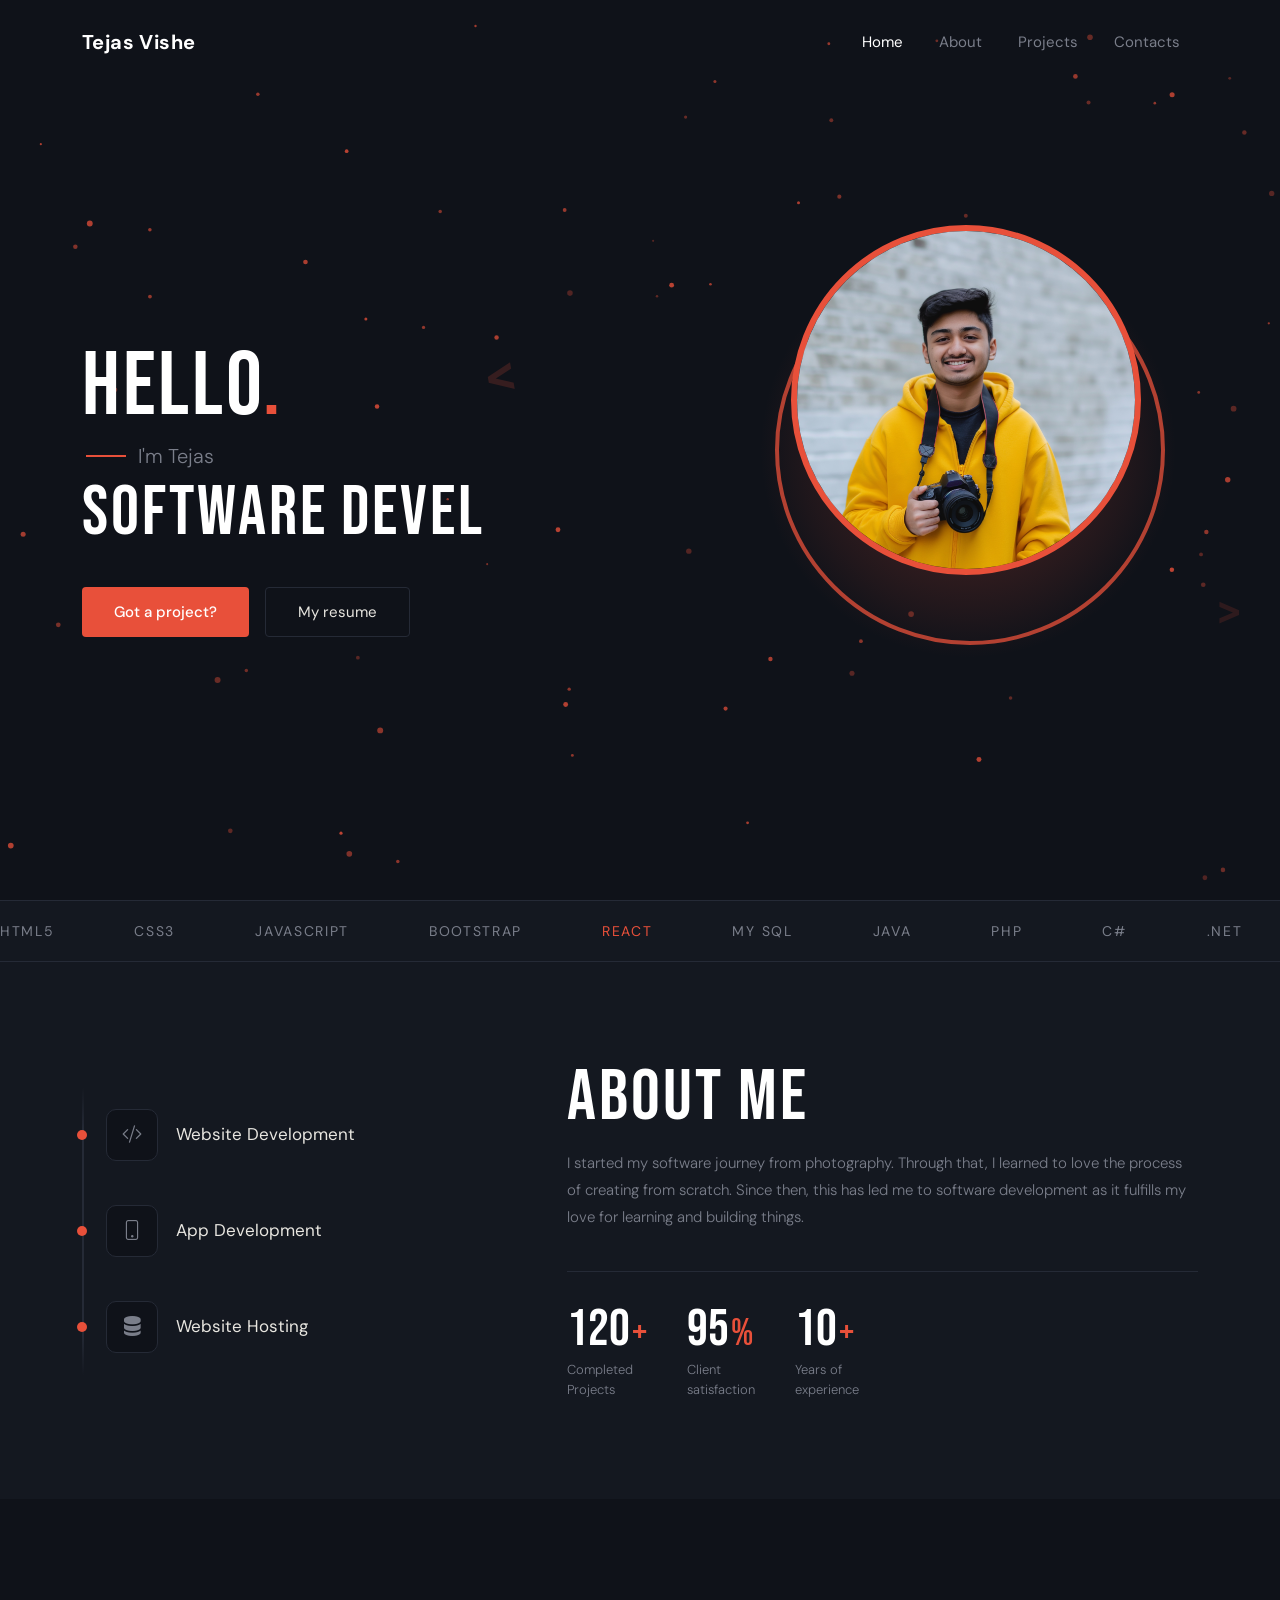
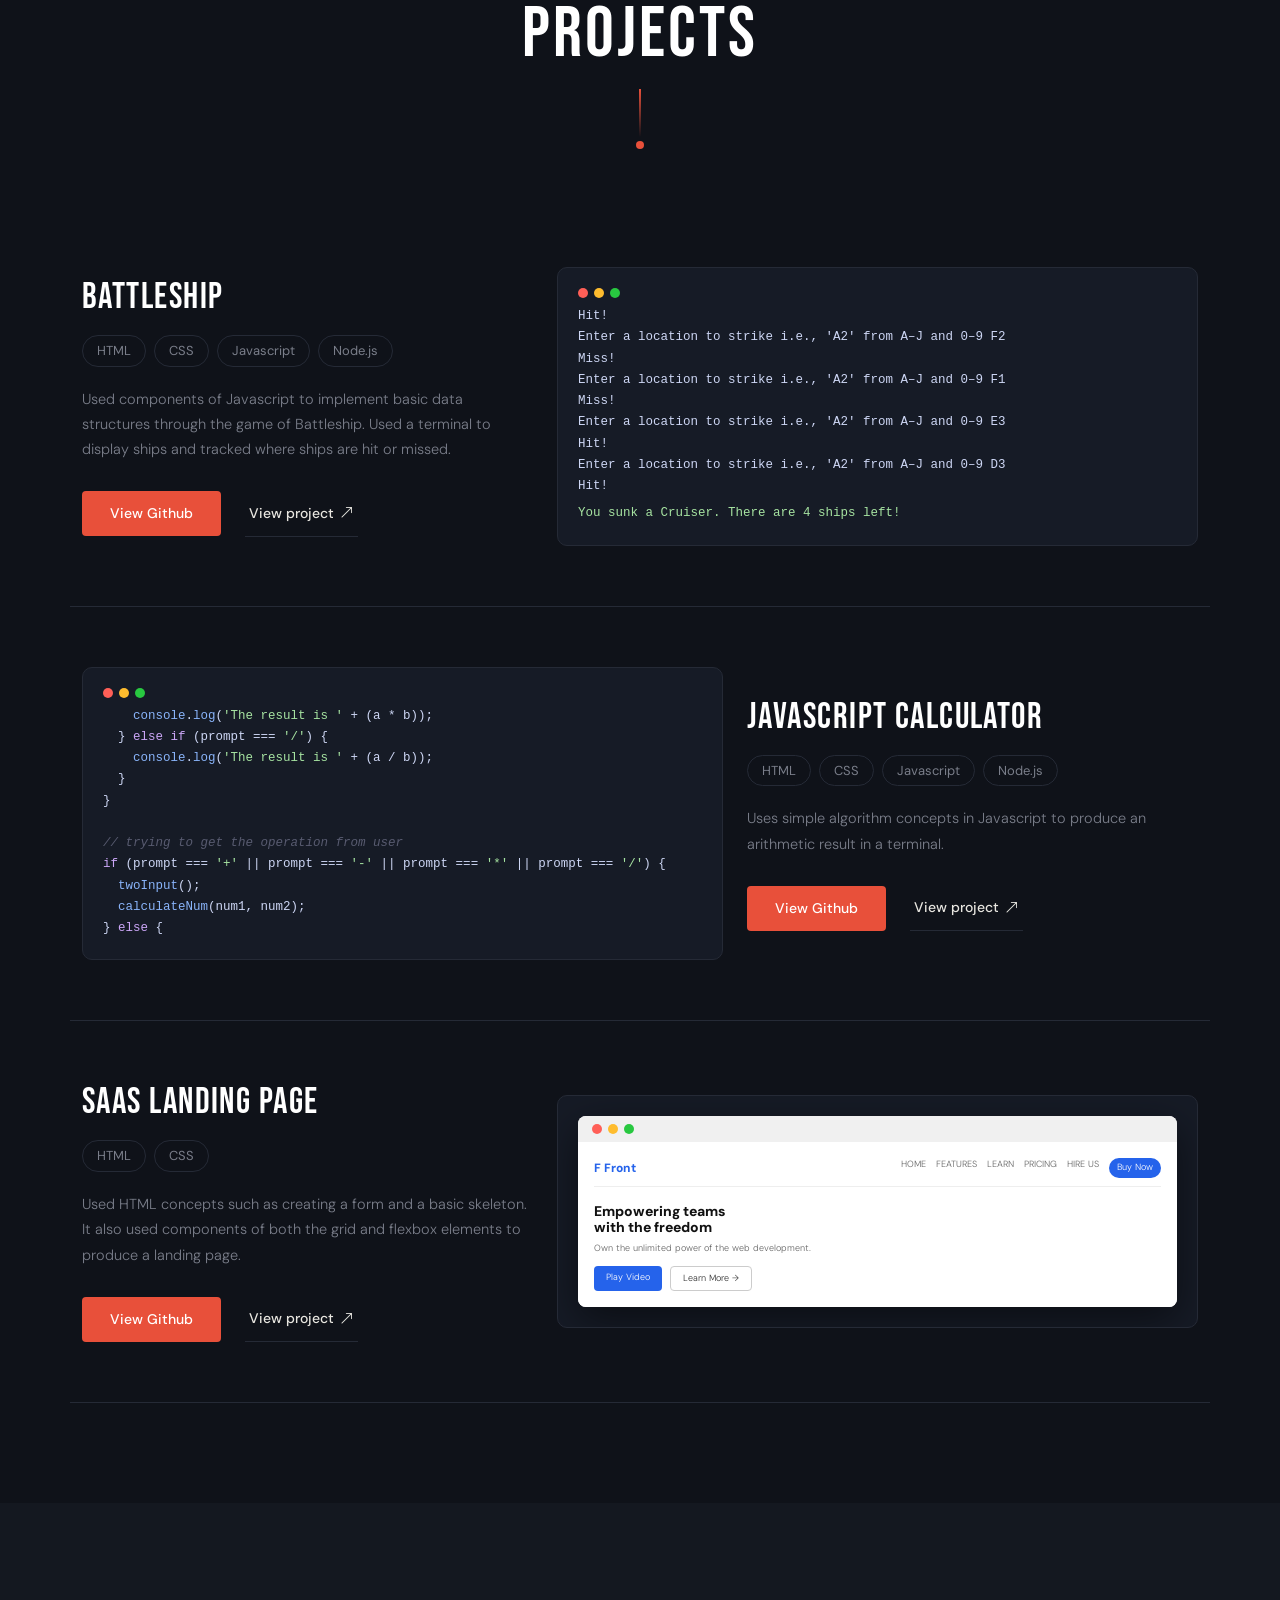
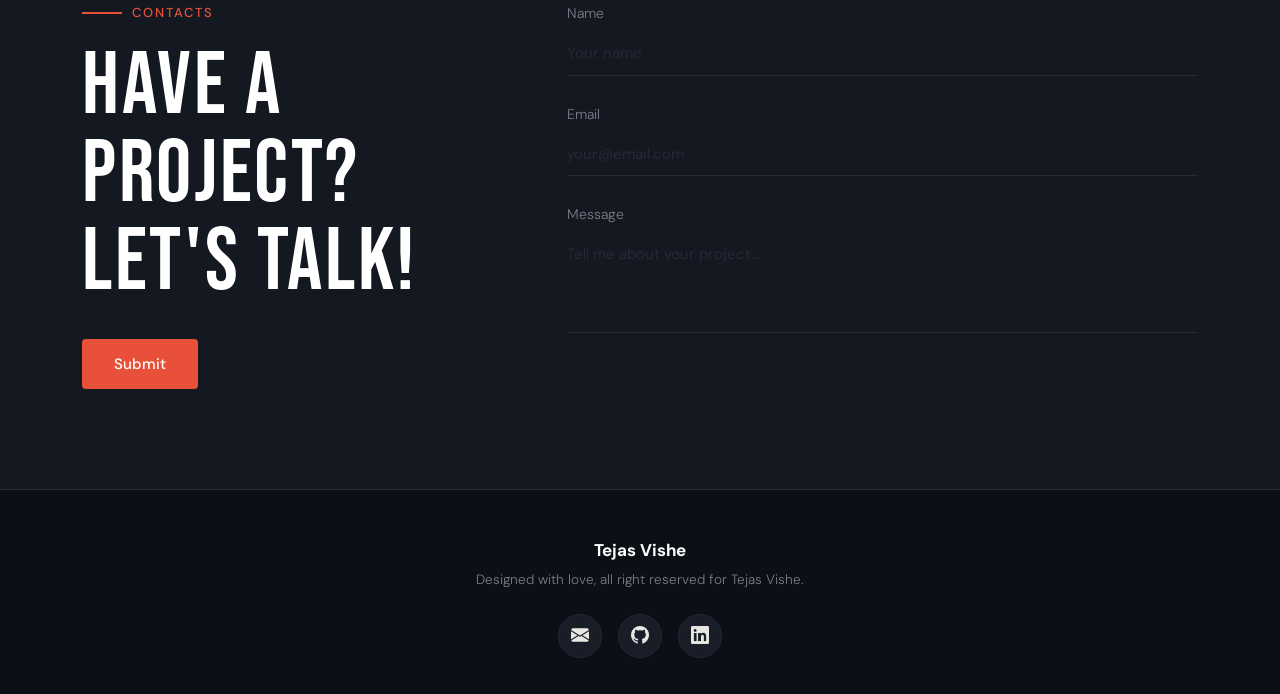
==== commit 0881d858: "link" ====
--- a/index.html
+++ b/index.html
@@ -313,7 +313,7 @@
   <div class="footer-copy">Designed with love, all right reserved for Tejas Vishe.</div>
   <div class="social-icons">
     <a href="mailto:tejas@example.com" class="social-btn"><i class="bi bi-envelope-fill"></i></a>
-    <a href="#" class="social-btn"><i class="bi bi-github"></i></a>
+    <a href="https://github.com/tejas0295/portfolio" class="social-btn"><i class="bi bi-github"></i></a>
     <a href="https://www.linkedin.com/in/tejas-vishe-636785324" target="_blank" class="social-btn"><i class="bi bi-linkedin"></i></a>
   </div>
 </footer>
